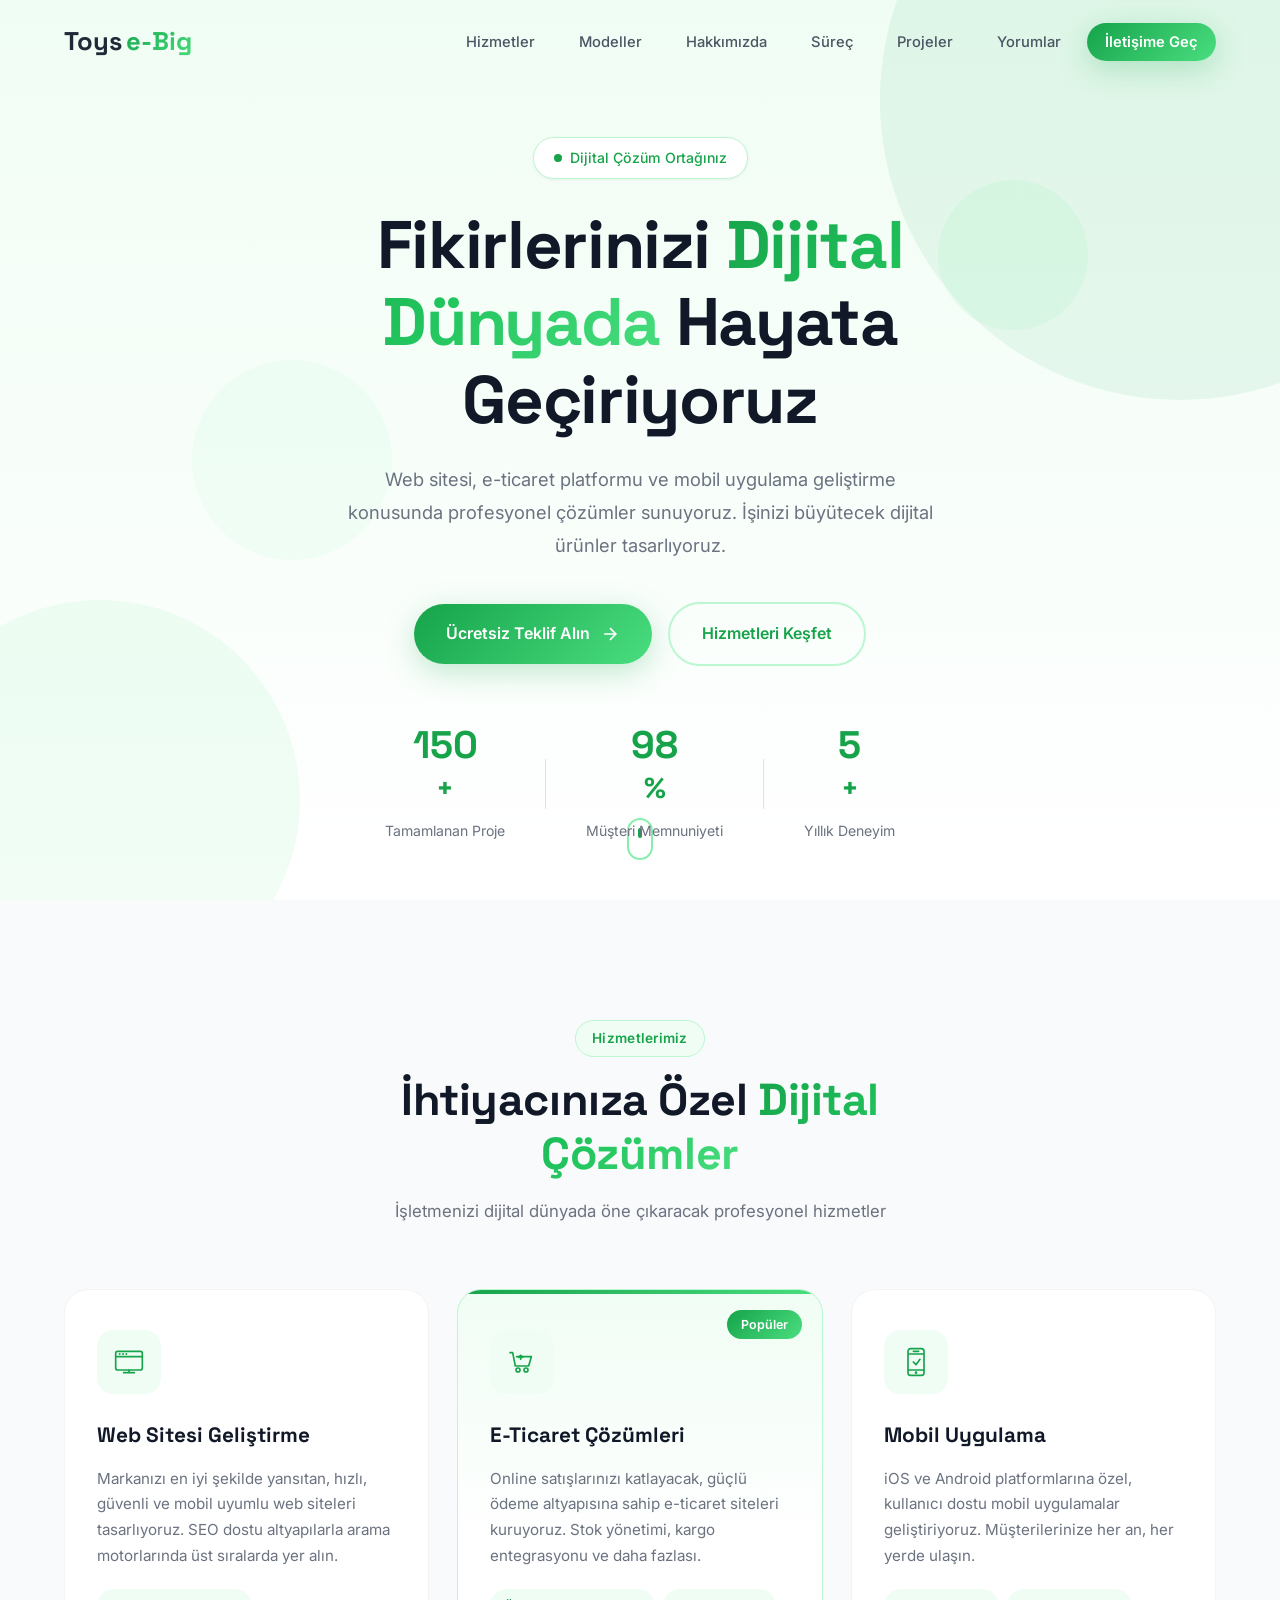
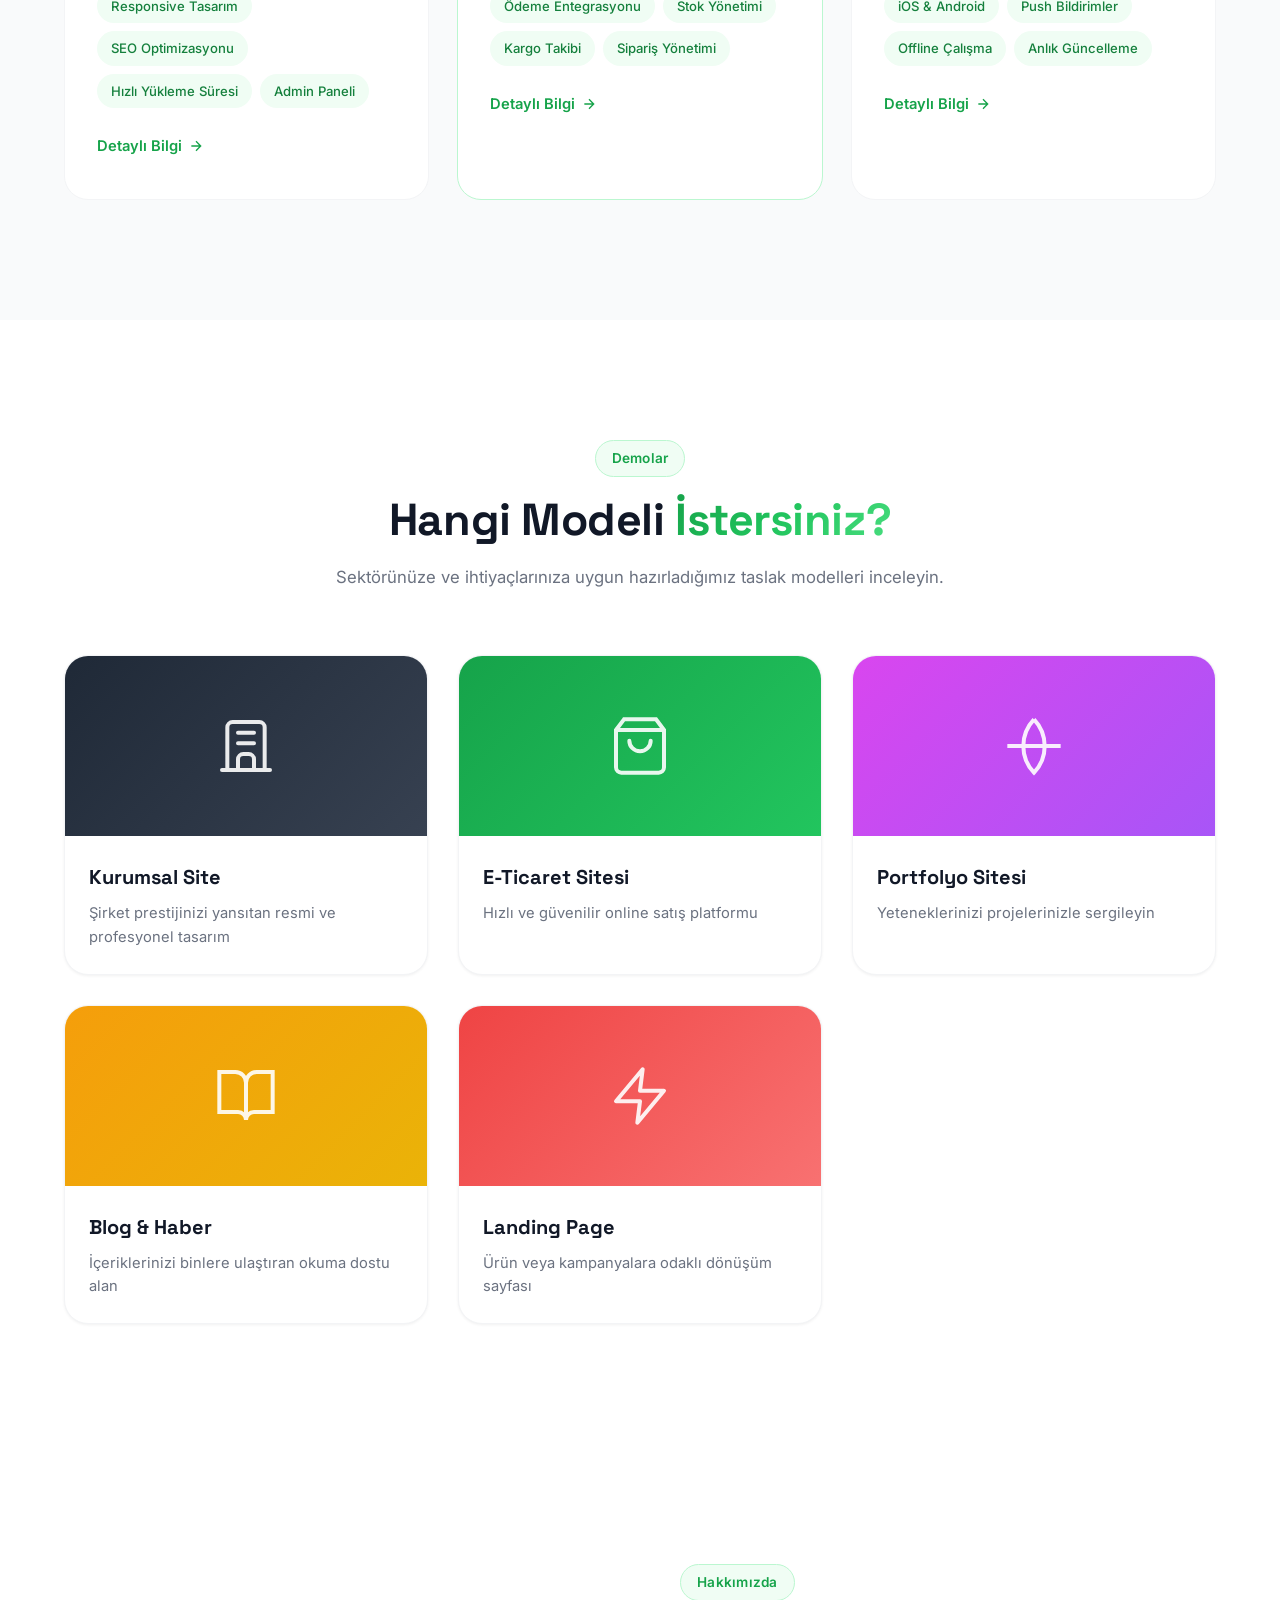
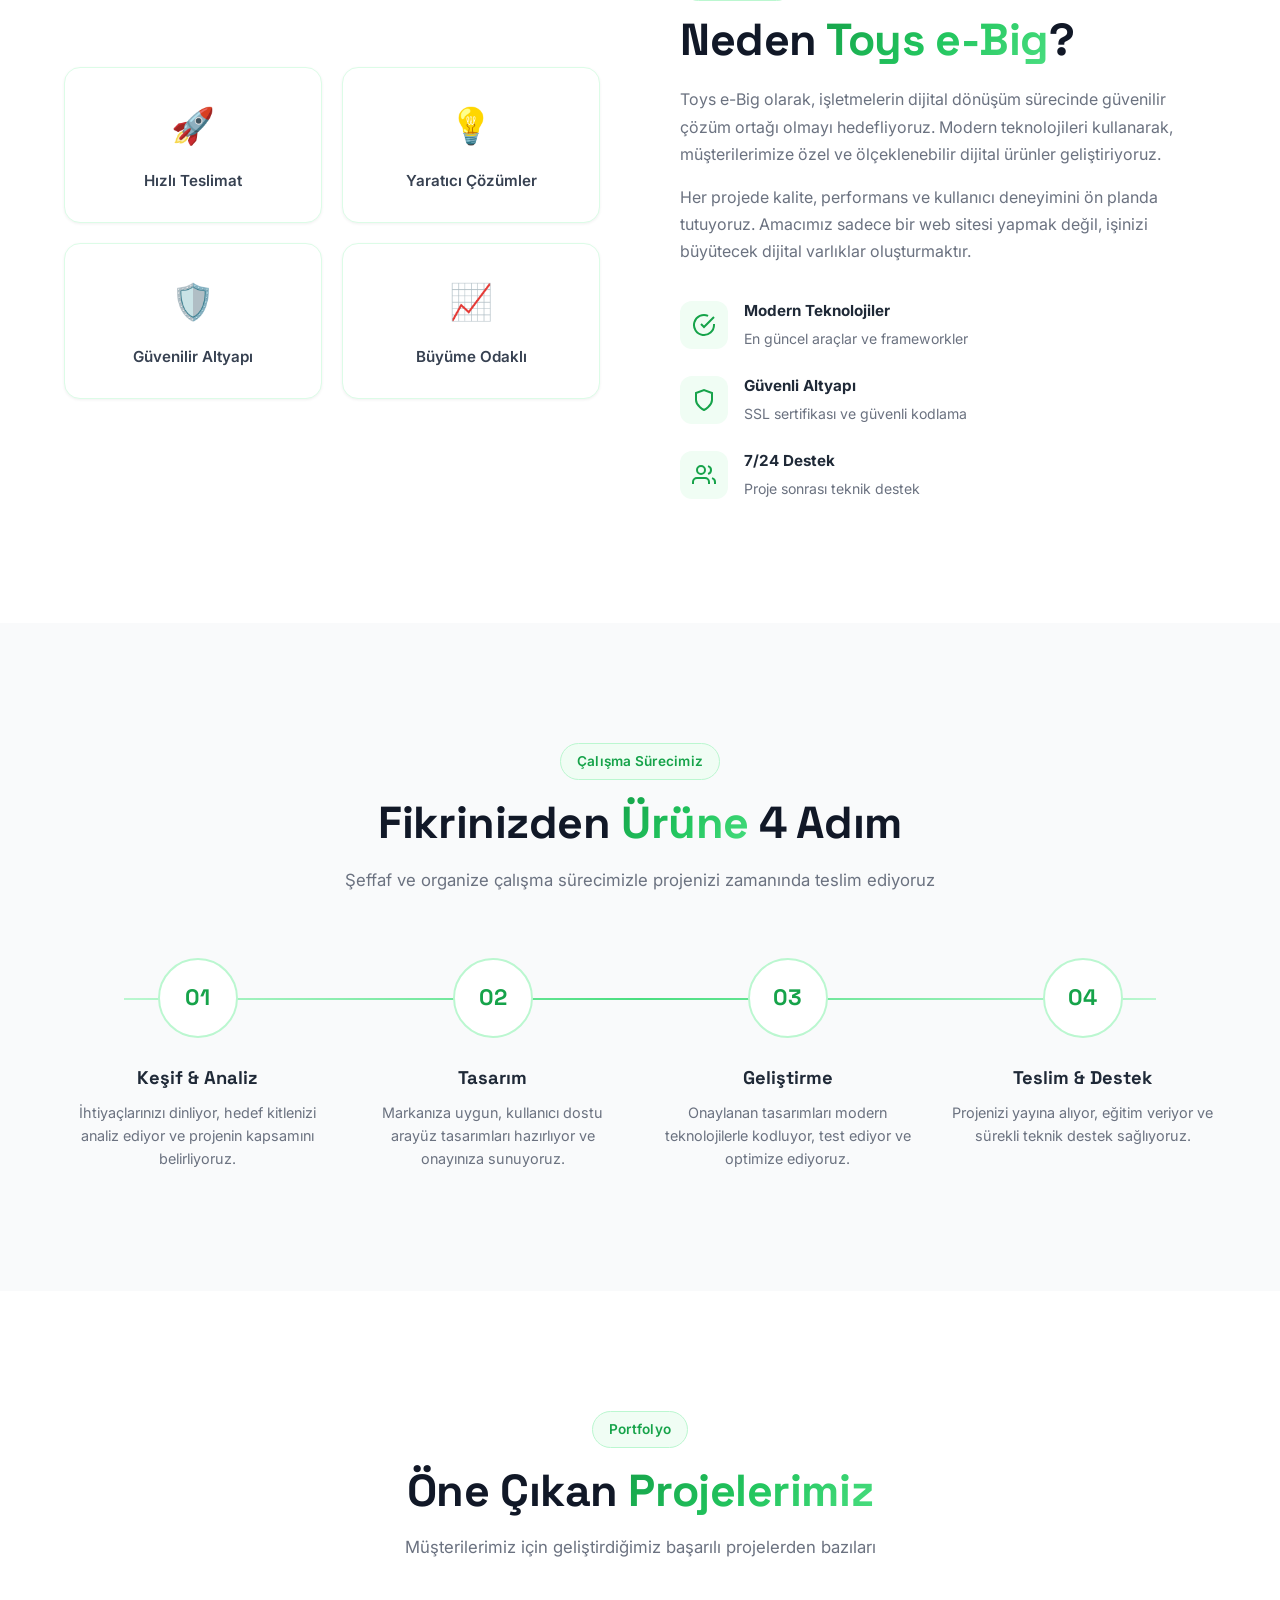
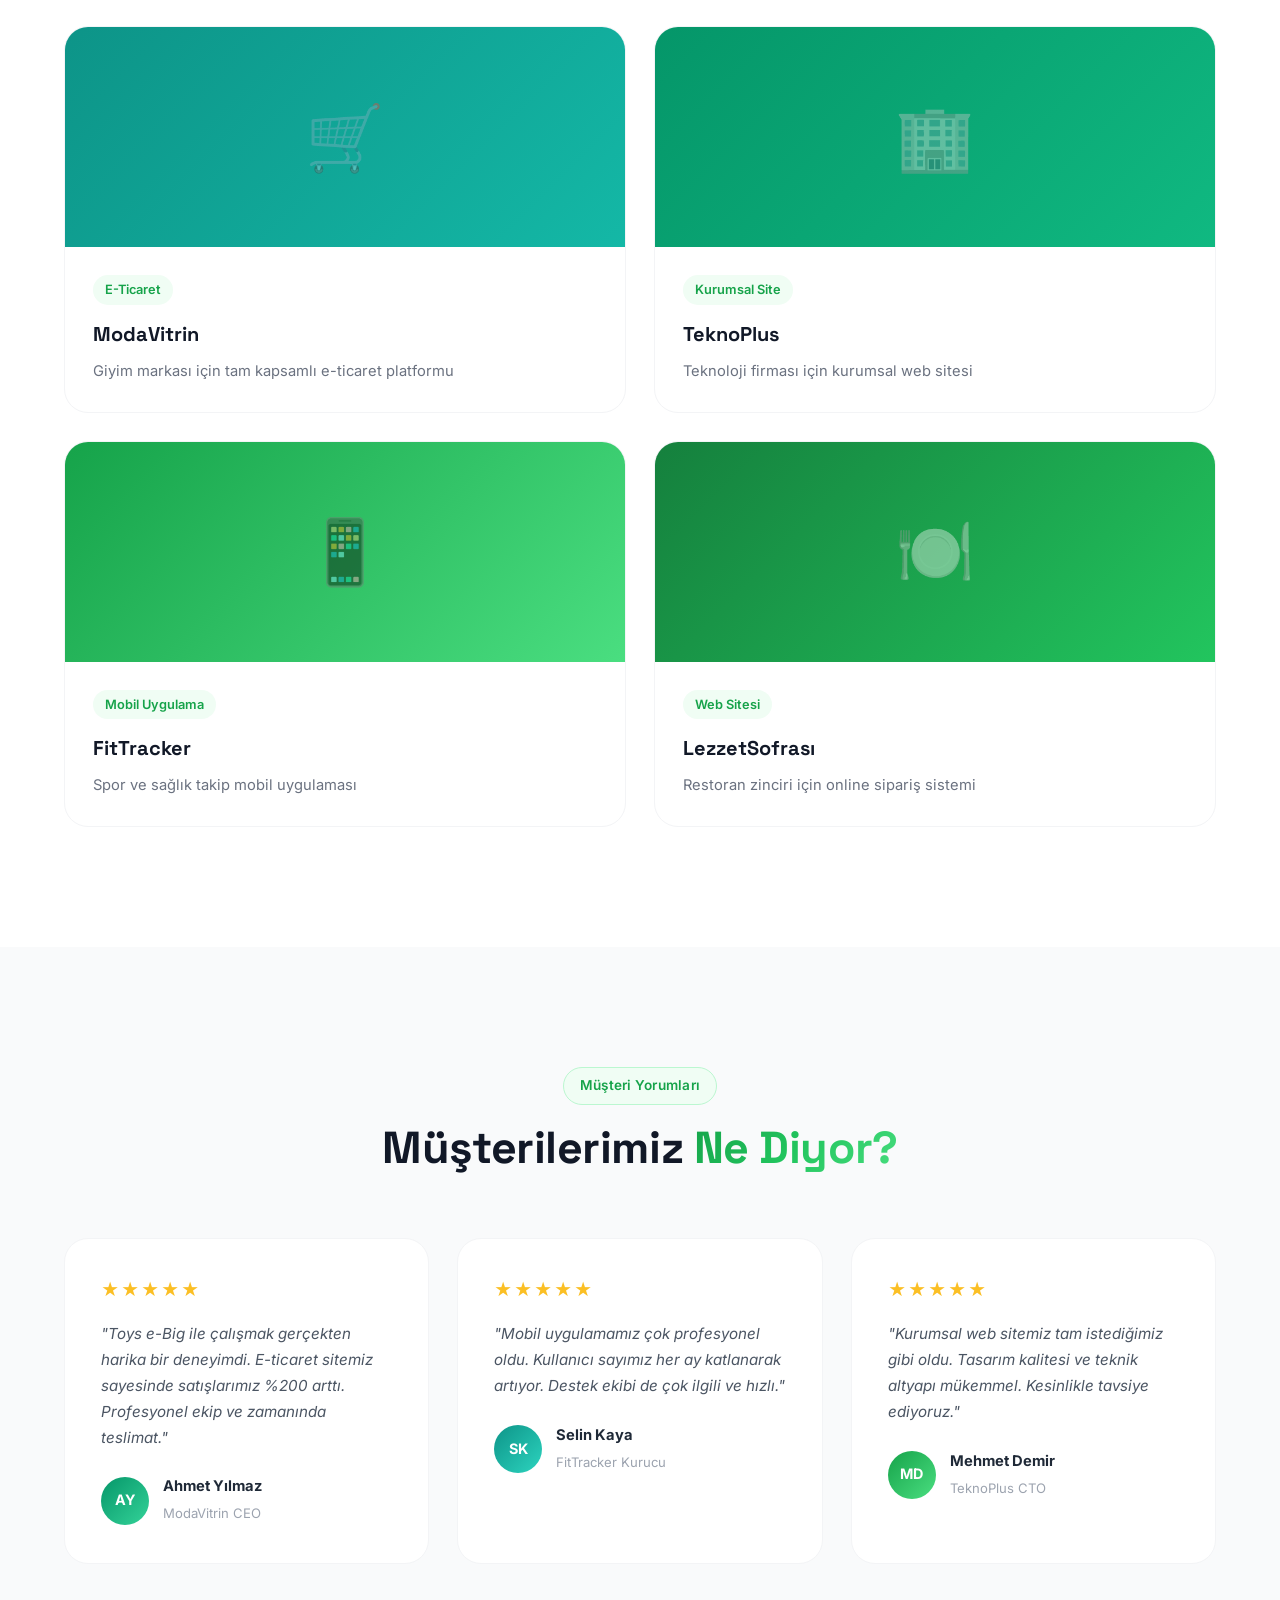
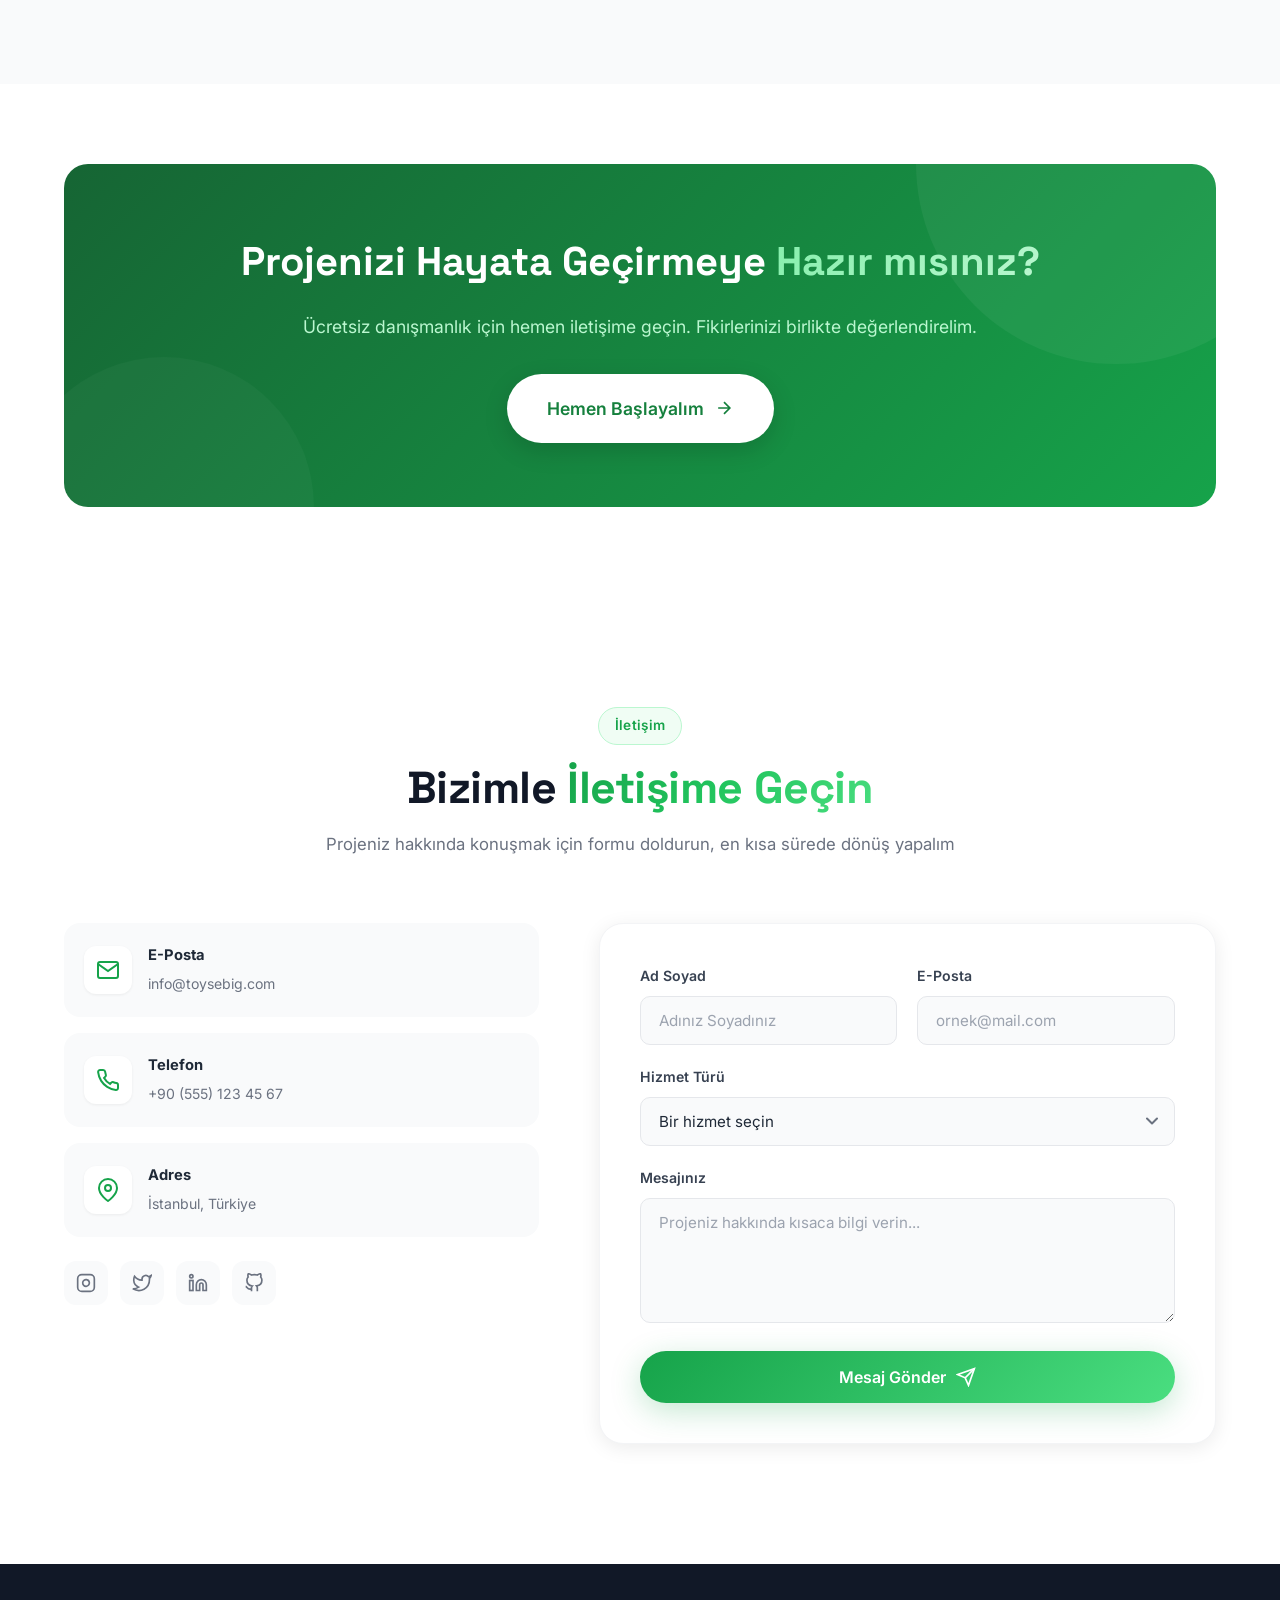
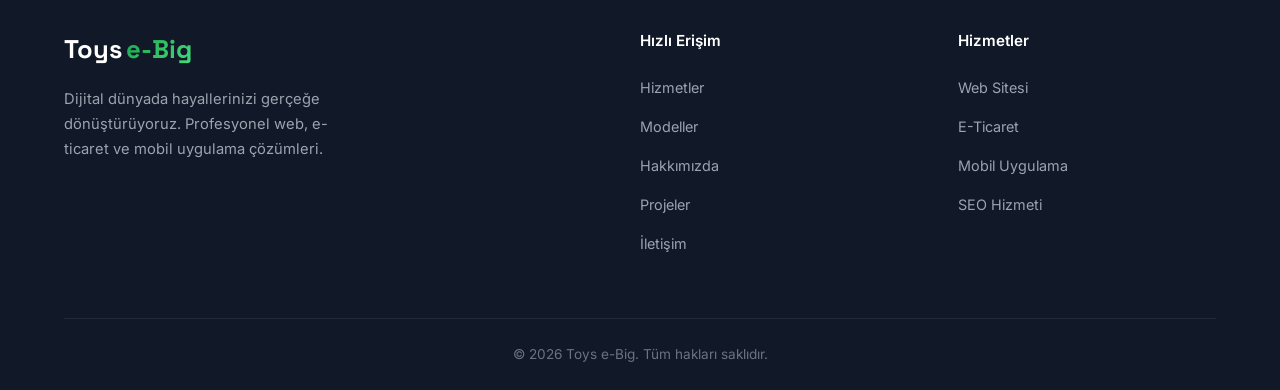
==== index.html @ 72b0046c "İlk yükleme: Toys e-Big web sitesi" ====
<!DOCTYPE html>
<html lang="tr">
<head>
    <meta charset="UTF-8">
    <meta name="viewport" content="width=device-width, initial-scale=1.0">
    <meta name="description" content="Toys e-Big - Dijital dünyada hayallerinizi gerçeğe dönüştürüyoruz. Web sitesi, e-ticaret ve mobil uygulama geliştirme hizmetleri.">
    <title>Toys e-Big | Dijital Çözüm Ortağınız</title>
    <link rel="preconnect" href="https://fonts.googleapis.com">
    <link rel="preconnect" href="https://fonts.gstatic.com" crossorigin>
    <link href="https://fonts.googleapis.com/css2?family=Inter:wght@300;400;500;600;700;800;900&family=Space+Grotesk:wght@400;500;600;700&display=swap" rel="stylesheet">
    <link rel="stylesheet" href="style.css">
</head>
<body>
    <!-- ===== NAVBAR ===== -->
    <nav class="navbar" id="navbar">
        <div class="container nav-container">
            <a href="#hero" class="logo">
                <span class="logo-toys">Toys</span>
                <span class="logo-ebig">e-Big</span>
            </a>
            <ul class="nav-links" id="navLinks">
                <li><a href="#hizmetler">Hizmetler</a></li>
                <li><a href="#modeller">Modeller</a></li>
                <li><a href="#hakkimizda">Hakkımızda</a></li>
                <li><a href="#surec">Süreç</a></li>
                <li><a href="#projeler">Projeler</a></li>
                <li><a href="#yorumlar">Yorumlar</a></li>
                <li><a href="#iletisim" class="nav-cta">İletişime Geç</a></li>
            </ul>
            <button class="hamburger" id="hamburger" aria-label="Menüyü aç">
                <span></span>
                <span></span>
                <span></span>
            </button>
        </div>
    </nav>

    <!-- ===== HERO ===== -->
    <section class="hero" id="hero">
        <div class="hero-bg-shapes">
            <div class="shape shape-1"></div>
            <div class="shape shape-2"></div>
            <div class="shape shape-3"></div>
            <div class="shape shape-4"></div>
        </div>
        <div class="container hero-content">
            <div class="hero-badge animate-on-scroll">
                <span class="badge-dot"></span>
                Dijital Çözüm Ortağınız
            </div>
            <h1 class="hero-title animate-on-scroll">
                Fikirlerinizi <span class="gradient-text">Dijital Dünyada</span> Hayata Geçiriyoruz
            </h1>
            <p class="hero-subtitle animate-on-scroll">
                Web sitesi, e-ticaret platformu ve mobil uygulama geliştirme konusunda 
                profesyonel çözümler sunuyoruz. İşinizi büyütecek dijital ürünler tasarlıyoruz.
            </p>
            <div class="hero-buttons animate-on-scroll">
                <a href="#iletisim" class="btn btn-primary">
                    <span>Ücretsiz Teklif Alın</span>
                    <svg width="20" height="20" viewBox="0 0 24 24" fill="none" stroke="currentColor" stroke-width="2"><path d="M5 12h14M12 5l7 7-7 7"/></svg>
                </a>
                <a href="#hizmetler" class="btn btn-outline">
                    <span>Hizmetleri Keşfet</span>
                </a>
            </div>
            <div class="hero-stats animate-on-scroll">
                <div class="stat">
                    <span class="stat-number" data-target="150">0</span><span class="stat-plus">+</span>
                    <span class="stat-label">Tamamlanan Proje</span>
                </div>
                <div class="stat-divider"></div>
                <div class="stat">
                    <span class="stat-number" data-target="98">0</span><span class="stat-plus">%</span>
                    <span class="stat-label">Müşteri Memnuniyeti</span>
                </div>
                <div class="stat-divider"></div>
                <div class="stat">
                    <span class="stat-number" data-target="5">0</span><span class="stat-plus">+</span>
                    <span class="stat-label">Yıllık Deneyim</span>
                </div>
            </div>
        </div>
        <div class="hero-scroll-indicator">
            <div class="scroll-mouse">
                <div class="scroll-wheel"></div>
            </div>
        </div>
    </section>

    <!-- ===== HİZMETLER ===== -->
    <section class="section services" id="hizmetler">
        <div class="container">
            <div class="section-header animate-on-scroll">
                <span class="section-tag">Hizmetlerimiz</span>
                <h2 class="section-title">İhtiyacınıza Özel <span class="gradient-text">Dijital Çözümler</span></h2>
                <p class="section-subtitle">İşletmenizi dijital dünyada öne çıkaracak profesyonel hizmetler</p>
            </div>
            <div class="services-grid">
                <!-- Web Sitesi -->
                <div class="service-card animate-on-scroll" data-delay="0">
                    <div class="service-icon">
                        <svg viewBox="0 0 48 48" fill="none">
                            <rect x="4" y="8" width="40" height="28" rx="3" stroke="currentColor" stroke-width="2.5"/>
                            <path d="M4 16h40" stroke="currentColor" stroke-width="2.5"/>
                            <circle cx="10" cy="12" r="1.5" fill="currentColor"/>
                            <circle cx="15" cy="12" r="1.5" fill="currentColor"/>
                            <circle cx="20" cy="12" r="1.5" fill="currentColor"/>
                            <path d="M16 40h16M24 36v4" stroke="currentColor" stroke-width="2.5" stroke-linecap="round"/>
                        </svg>
                    </div>
                    <h3>Web Sitesi Geliştirme</h3>
                    <p>Markanızı en iyi şekilde yansıtan, hızlı, güvenli ve mobil uyumlu web siteleri tasarlıyoruz. SEO dostu altyapılarla arama motorlarında üst sıralarda yer alın.</p>
                    <ul class="service-features">
                        <li>Responsive Tasarım</li>
                        <li>SEO Optimizasyonu</li>
                        <li>Hızlı Yükleme Süresi</li>
                        <li>Admin Paneli</li>
                    </ul>
                    <a href="#iletisim" class="service-link">
                        Detaylı Bilgi
                        <svg width="16" height="16" viewBox="0 0 24 24" fill="none" stroke="currentColor" stroke-width="2"><path d="M5 12h14M12 5l7 7-7 7"/></svg>
                    </a>
                </div>
                <!-- E-Ticaret -->
                <div class="service-card featured animate-on-scroll" data-delay="150">
                    <div class="card-badge">Popüler</div>
                    <div class="service-icon">
                        <svg viewBox="0 0 48 48" fill="none">
                            <path d="M6 10h4l4 20h20l4-14H16" stroke="currentColor" stroke-width="2.5" stroke-linecap="round" stroke-linejoin="round"/>
                            <circle cx="18" cy="36" r="3" stroke="currentColor" stroke-width="2.5"/>
                            <circle cx="30" cy="36" r="3" stroke="currentColor" stroke-width="2.5"/>
                            <path d="M22 20v-6m0 0l-3 3m3-3l3 3" stroke="currentColor" stroke-width="2.5" stroke-linecap="round" stroke-linejoin="round"/>
                        </svg>
                    </div>
                    <h3>E-Ticaret Çözümleri</h3>
                    <p>Online satışlarınızı katlayacak, güçlü ödeme altyapısına sahip e-ticaret siteleri kuruyoruz. Stok yönetimi, kargo entegrasyonu ve daha fazlası.</p>
                    <ul class="service-features">
                        <li>Ödeme Entegrasyonu</li>
                        <li>Stok Yönetimi</li>
                        <li>Kargo Takibi</li>
                        <li>Sipariş Yönetimi</li>
                    </ul>
                    <a href="#iletisim" class="service-link">
                        Detaylı Bilgi
                        <svg width="16" height="16" viewBox="0 0 24 24" fill="none" stroke="currentColor" stroke-width="2"><path d="M5 12h14M12 5l7 7-7 7"/></svg>
                    </a>
                </div>
                <!-- Mobil Uygulama -->
                <div class="service-card animate-on-scroll" data-delay="300">
                    <div class="service-icon">
                        <svg viewBox="0 0 48 48" fill="none">
                            <rect x="12" y="4" width="24" height="40" rx="4" stroke="currentColor" stroke-width="2.5"/>
                            <path d="M12 12h24M12 36h24" stroke="currentColor" stroke-width="2.5"/>
                            <circle cx="24" cy="40" r="2" fill="currentColor"/>
                            <path d="M20 8h8" stroke="currentColor" stroke-width="2.5" stroke-linecap="round"/>
                            <path d="M20 24l4 4 6-8" stroke="currentColor" stroke-width="2.5" stroke-linecap="round" stroke-linejoin="round"/>
                        </svg>
                    </div>
                    <h3>Mobil Uygulama</h3>
                    <p>iOS ve Android platformlarına özel, kullanıcı dostu mobil uygulamalar geliştiriyoruz. Müşterilerinize her an, her yerde ulaşın.</p>
                    <ul class="service-features">
                        <li>iOS & Android</li>
                        <li>Push Bildirimler</li>
                        <li>Offline Çalışma</li>
                        <li>Anlık Güncelleme</li>
                    </ul>
                    <a href="#iletisim" class="service-link">
                        Detaylı Bilgi
                        <svg width="16" height="16" viewBox="0 0 24 24" fill="none" stroke="currentColor" stroke-width="2"><path d="M5 12h14M12 5l7 7-7 7"/></svg>
                    </a>
                </div>
            </div>
        </div>
    </section>

    <!-- ===== WEB SİTESİ MODELLERİ ===== -->
    <section class="section models-showcase" id="modeller">
        <div class="container">
            <div class="section-header animate-on-scroll">
                <span class="section-tag">Demolar</span>
                <h2 class="section-title">Hangi Modeli <span class="gradient-text">İstersiniz?</span></h2>
                <p class="section-subtitle">Sektörünüze ve ihtiyaçlarınıza uygun hazırladığımız taslak modelleri inceleyin.</p>
            </div>
            
            <div class="models-grid">
                <!-- Kurumsal -->
                <a href="models/kurumsal.html" class="model-card animate-on-scroll" data-delay="0">
                    <div class="model-image" style="background: linear-gradient(135deg, #1f2937, #374151);">
                        <svg viewBox="0 0 24 24" fill="none" class="model-icon"><path d="M3 21h18M5 21V5a2 2 0 0 1 2-2h10a2 2 0 0 1 2 2v16M9 21v-4a2 2 0 0 1 2-2h2a2 2 0 0 1 2 2v4M9 7h6M9 11h6" stroke="currentColor" stroke-width="1.5" stroke-linecap="round"/></svg>
                        <div class="model-hover-text">Demoyu İncele</div>
                    </div>
                    <div class="model-info">
                        <h3>Kurumsal Site</h3>
                        <p>Şirket prestijinizi yansıtan resmi ve profesyonel tasarım</p>
                    </div>
                </a>

                <!-- E-Ticaret -->
                <a href="models/eticaret.html" class="model-card animate-on-scroll" data-delay="100">
                    <div class="model-image" style="background: linear-gradient(135deg, #16a34a, #22c55e);">
                        <svg viewBox="0 0 24 24" fill="none" class="model-icon"><path d="M6 2L3 6v14a2 2 0 0 0 2 2h14a2 2 0 0 0 2-2V6l-3-4zM3 6h18M16 10a4 4 0 0 1-8 0" stroke="currentColor" stroke-width="1.5" stroke-linecap="round"/></svg>
                        <div class="model-hover-text">Demoyu İncele</div>
                    </div>
                    <div class="model-info">
                        <h3>E-Ticaret Sitesi</h3>
                        <p>Hızlı ve güvenilir online satış platformu</p>
                    </div>
                </a>

                <!-- Portfolyo -->
                <a href="models/portfolyo.html" class="model-card animate-on-scroll" data-delay="200">
                    <div class="model-image" style="background: linear-gradient(135deg, #d946ef, #a855f7);">
                        <svg viewBox="0 0 24 24" fill="none" class="model-icon"><circle cx="12" cy="12" r="10"/><path d="M12 2a14.5 14.5 0 0 0 0 20 14.5 14.5 0 0 0 0-20M2 12h20" stroke="currentColor" stroke-width="1.5"/></svg>
                        <div class="model-hover-text">Demoyu İncele</div>
                    </div>
                    <div class="model-info">
                        <h3>Portfolyo Sitesi</h3>
                        <p>Yeteneklerinizi projelerinizle sergileyin</p>
                    </div>
                </a>

                <!-- Blog -->
                <a href="models/blog.html" class="model-card animate-on-scroll" data-delay="300">
                    <div class="model-image" style="background: linear-gradient(135deg, #f59e0b, #eab308);">
                        <svg viewBox="0 0 24 24" fill="none" class="model-icon"><path d="M2 3h6a4 4 0 0 1 4 4v14a3 3 0 0 0-3-3H2zM22 3h-6a4 4 0 0 0-4 4v14a3 3 0 0 1 3-3h7z" stroke="currentColor" stroke-width="1.5"/></svg>
                        <div class="model-hover-text">Demoyu İncele</div>
                    </div>
                    <div class="model-info">
                        <h3>Blog & Haber</h3>
                        <p>İçeriklerinizi binlere ulaştıran okuma dostu alan</p>
                    </div>
                </a>

                <!-- Landing Page -->
                <a href="models/landing.html" class="model-card animate-on-scroll" data-delay="400">
                    <div class="model-image" style="background: linear-gradient(135deg, #ef4444, #f87171);">
                        <svg viewBox="0 0 24 24" fill="none" class="model-icon"><polygon points="13 2 3 14 12 14 11 22 21 10 12 10 13 2" stroke="currentColor" stroke-width="1.5" stroke-linejoin="round"/></svg>
                        <div class="model-hover-text">Demoyu İncele</div>
                    </div>
                    <div class="model-info">
                        <h3>Landing Page</h3>
                        <p>Ürün veya kampanyalara odaklı dönüşüm sayfası</p>
                    </div>
                </a>
            </div>
        </div>
    </section>

    <!-- ===== HAKKIMIZDA ===== -->
    <section class="section about" id="hakkimizda">
        <div class="container about-grid">
            <div class="about-visual animate-on-scroll">
                <div class="about-card-stack">
                    <div class="about-card ac-1">
                        <div class="ac-icon">🚀</div>
                        <div class="ac-text">Hızlı Teslimat</div>
                    </div>
                    <div class="about-card ac-2">
                        <div class="ac-icon">💡</div>
                        <div class="ac-text">Yaratıcı Çözümler</div>
                    </div>
                    <div class="about-card ac-3">
                        <div class="ac-icon">🛡️</div>
                        <div class="ac-text">Güvenilir Altyapı</div>
                    </div>
                    <div class="about-card ac-4">
                        <div class="ac-icon">📈</div>
                        <div class="ac-text">Büyüme Odaklı</div>
                    </div>
                </div>
            </div>
            <div class="about-content animate-on-scroll">
                <span class="section-tag">Hakkımızda</span>
                <h2 class="section-title">Neden <span class="gradient-text">Toys e-Big</span>?</h2>
                <p>Toys e-Big olarak, işletmelerin dijital dönüşüm sürecinde güvenilir çözüm ortağı olmayı hedefliyoruz. Modern teknolojileri kullanarak, müşterilerimize özel ve ölçeklenebilir dijital ürünler geliştiriyoruz.</p>
                <p>Her projede kalite, performans ve kullanıcı deneyimini ön planda tutuyoruz. Amacımız sadece bir web sitesi yapmak değil, işinizi büyütecek dijital varlıklar oluşturmaktır.</p>
                <div class="about-highlights">
                    <div class="highlight">
                        <div class="highlight-icon">
                            <svg width="24" height="24" viewBox="0 0 24 24" fill="none" stroke="currentColor" stroke-width="2"><path d="M22 11.08V12a10 10 0 1 1-5.93-9.14"/><polyline points="22 4 12 14.01 9 11.01"/></svg>
                        </div>
                        <div>
                            <strong>Modern Teknolojiler</strong>
                            <span>En güncel araçlar ve frameworkler</span>
                        </div>
                    </div>
                    <div class="highlight">
                        <div class="highlight-icon">
                            <svg width="24" height="24" viewBox="0 0 24 24" fill="none" stroke="currentColor" stroke-width="2"><path d="M12 22s8-4 8-10V5l-8-3-8 3v7c0 6 8 10 8 10z"/></svg>
                        </div>
                        <div>
                            <strong>Güvenli Altyapı</strong>
                            <span>SSL sertifikası ve güvenli kodlama</span>
                        </div>
                    </div>
                    <div class="highlight">
                        <div class="highlight-icon">
                            <svg width="24" height="24" viewBox="0 0 24 24" fill="none" stroke="currentColor" stroke-width="2"><path d="M17 21v-2a4 4 0 0 0-4-4H5a4 4 0 0 0-4 4v2"/><circle cx="9" cy="7" r="4"/><path d="M23 21v-2a4 4 0 0 0-3-3.87"/><path d="M16 3.13a4 4 0 0 1 0 7.75"/></svg>
                        </div>
                        <div>
                            <strong>7/24 Destek</strong>
                            <span>Proje sonrası teknik destek</span>
                        </div>
                    </div>
                </div>
            </div>
        </div>
    </section>

    <!-- ===== SÜREÇ ===== -->
    <section class="section process" id="surec">
        <div class="container">
            <div class="section-header animate-on-scroll">
                <span class="section-tag">Çalışma Sürecimiz</span>
                <h2 class="section-title">Fikrinizden <span class="gradient-text">Ürüne</span> 4 Adım</h2>
                <p class="section-subtitle">Şeffaf ve organize çalışma sürecimizle projenizi zamanında teslim ediyoruz</p>
            </div>
            <div class="process-timeline">
                <div class="process-step animate-on-scroll" data-delay="0">
                    <div class="step-number">01</div>
                    <div class="step-content">
                        <h3>Keşif & Analiz</h3>
                        <p>İhtiyaçlarınızı dinliyor, hedef kitlenizi analiz ediyor ve projenin kapsamını belirliyoruz.</p>
                    </div>
                </div>
                <div class="process-step animate-on-scroll" data-delay="150">
                    <div class="step-number">02</div>
                    <div class="step-content">
                        <h3>Tasarım</h3>
                        <p>Markanıza uygun, kullanıcı dostu arayüz tasarımları hazırlıyor ve onayınıza sunuyoruz.</p>
                    </div>
                </div>
                <div class="process-step animate-on-scroll" data-delay="300">
                    <div class="step-number">03</div>
                    <div class="step-content">
                        <h3>Geliştirme</h3>
                        <p>Onaylanan tasarımları modern teknolojilerle kodluyor, test ediyor ve optimize ediyoruz.</p>
                    </div>
                </div>
                <div class="process-step animate-on-scroll" data-delay="450">
                    <div class="step-number">04</div>
                    <div class="step-content">
                        <h3>Teslim & Destek</h3>
                        <p>Projenizi yayına alıyor, eğitim veriyor ve sürekli teknik destek sağlıyoruz.</p>
                    </div>
                </div>
            </div>
        </div>
    </section>

    <!-- ===== PROJELER ===== -->
    <section class="section projects" id="projeler">
        <div class="container">
            <div class="section-header animate-on-scroll">
                <span class="section-tag">Portfolyo</span>
                <h2 class="section-title">Öne Çıkan <span class="gradient-text">Projelerimiz</span></h2>
                <p class="section-subtitle">Müşterilerimiz için geliştirdiğimiz başarılı projelerden bazıları</p>
            </div>
            <div class="projects-grid">
                <div class="project-card animate-on-scroll" data-delay="0">
                    <div class="project-image" style="background: linear-gradient(135deg, #0d9488, #14b8a6);">
                        <div class="project-overlay">
                            <div class="project-icon">🛒</div>
                        </div>
                    </div>
                    <div class="project-info">
                        <span class="project-tag">E-Ticaret</span>
                        <h3>ModaVitrin</h3>
                        <p>Giyim markası için tam kapsamlı e-ticaret platformu</p>
                    </div>
                </div>
                <div class="project-card animate-on-scroll" data-delay="150">
                    <div class="project-image" style="background: linear-gradient(135deg, #059669, #10b981);">
                        <div class="project-overlay">
                            <div class="project-icon">🏢</div>
                        </div>
                    </div>
                    <div class="project-info">
                        <span class="project-tag">Kurumsal Site</span>
                        <h3>TeknoPlus</h3>
                        <p>Teknoloji firması için kurumsal web sitesi</p>
                    </div>
                </div>
                <div class="project-card animate-on-scroll" data-delay="300">
                    <div class="project-image" style="background: linear-gradient(135deg, #16a34a, #4ade80);">
                        <div class="project-overlay">
                            <div class="project-icon">📱</div>
                        </div>
                    </div>
                    <div class="project-info">
                        <span class="project-tag">Mobil Uygulama</span>
                        <h3>FitTracker</h3>
                        <p>Spor ve sağlık takip mobil uygulaması</p>
                    </div>
                </div>
                <div class="project-card animate-on-scroll" data-delay="450">
                    <div class="project-image" style="background: linear-gradient(135deg, #15803d, #22c55e);">
                        <div class="project-overlay">
                            <div class="project-icon">🍽️</div>
                        </div>
                    </div>
                    <div class="project-info">
                        <span class="project-tag">Web Sitesi</span>
                        <h3>LezzetSofrası</h3>
                        <p>Restoran zinciri için online sipariş sistemi</p>
                    </div>
                </div>
            </div>
        </div>
    </section>

    <!-- ===== MÜŞTERİ YORUMLARI ===== -->
    <section class="section testimonials" id="yorumlar">
        <div class="container">
            <div class="section-header animate-on-scroll">
                <span class="section-tag">Müşteri Yorumları</span>
                <h2 class="section-title">Müşterilerimiz <span class="gradient-text">Ne Diyor?</span></h2>
            </div>
            <div class="testimonials-grid">
                <div class="testimonial-card animate-on-scroll" data-delay="0">
                    <div class="testimonial-stars">★★★★★</div>
                    <p>"Toys e-Big ile çalışmak gerçekten harika bir deneyimdi. E-ticaret sitemiz sayesinde satışlarımız %200 arttı. Profesyonel ekip ve zamanında teslimat."</p>
                    <div class="testimonial-author">
                        <div class="author-avatar" style="background: linear-gradient(135deg, #059669, #34d399);">AY</div>
                        <div>
                            <strong>Ahmet Yılmaz</strong>
                            <span>ModaVitrin CEO</span>
                        </div>
                    </div>
                </div>
                <div class="testimonial-card animate-on-scroll" data-delay="150">
                    <div class="testimonial-stars">★★★★★</div>
                    <p>"Mobil uygulamamız çok profesyonel oldu. Kullanıcı sayımız her ay katlanarak artıyor. Destek ekibi de çok ilgili ve hızlı."</p>
                    <div class="testimonial-author">
                        <div class="author-avatar" style="background: linear-gradient(135deg, #0d9488, #2dd4bf);">SK</div>
                        <div>
                            <strong>Selin Kaya</strong>
                            <span>FitTracker Kurucu</span>
                        </div>
                    </div>
                </div>
                <div class="testimonial-card animate-on-scroll" data-delay="300">
                    <div class="testimonial-stars">★★★★★</div>
                    <p>"Kurumsal web sitemiz tam istediğimiz gibi oldu. Tasarım kalitesi ve teknik altyapı mükemmel. Kesinlikle tavsiye ediyoruz."</p>
                    <div class="testimonial-author">
                        <div class="author-avatar" style="background: linear-gradient(135deg, #16a34a, #4ade80);">MD</div>
                        <div>
                            <strong>Mehmet Demir</strong>
                            <span>TeknoPlus CTO</span>
                        </div>
                    </div>
                </div>
            </div>
        </div>
    </section>

    <!-- ===== CTA ===== -->
    <section class="section cta-section">
        <div class="container">
            <div class="cta-box animate-on-scroll">
                <h2>Projenizi Hayata Geçirmeye <span class="gradient-text">Hazır mısınız?</span></h2>
                <p>Ücretsiz danışmanlık için hemen iletişime geçin. Fikirlerinizi birlikte değerlendirelim.</p>
                <a href="#iletisim" class="btn btn-primary btn-lg">
                    <span>Hemen Başlayalım</span>
                    <svg width="20" height="20" viewBox="0 0 24 24" fill="none" stroke="currentColor" stroke-width="2"><path d="M5 12h14M12 5l7 7-7 7"/></svg>
                </a>
            </div>
        </div>
    </section>

    <!-- ===== İLETİŞİM ===== -->
    <section class="section contact" id="iletisim">
        <div class="container">
            <div class="section-header animate-on-scroll">
                <span class="section-tag">İletişim</span>
                <h2 class="section-title">Bizimle <span class="gradient-text">İletişime Geçin</span></h2>
                <p class="section-subtitle">Projeniz hakkında konuşmak için formu doldurun, en kısa sürede dönüş yapalım</p>
            </div>
            <div class="contact-grid">
                <div class="contact-info animate-on-scroll">
                    <div class="contact-card">
                        <div class="contact-icon">
                            <svg width="24" height="24" viewBox="0 0 24 24" fill="none" stroke="currentColor" stroke-width="2"><path d="M4 4h16c1.1 0 2 .9 2 2v12c0 1.1-.9 2-2 2H4c-1.1 0-2-.9-2-2V6c0-1.1.9-2 2-2z"/><polyline points="22,6 12,13 2,6"/></svg>
                        </div>
                        <div>
                            <strong>E-Posta</strong>
                            <span>info@toysebig.com</span>
                        </div>
                    </div>
                    <div class="contact-card">
                        <div class="contact-icon">
                            <svg width="24" height="24" viewBox="0 0 24 24" fill="none" stroke="currentColor" stroke-width="2"><path d="M22 16.92v3a2 2 0 0 1-2.18 2 19.79 19.79 0 0 1-8.63-3.07 19.5 19.5 0 0 1-6-6 19.79 19.79 0 0 1-3.07-8.67A2 2 0 0 1 4.11 2h3a2 2 0 0 1 2 1.72 12.84 12.84 0 0 0 .7 2.81 2 2 0 0 1-.45 2.11L8.09 9.91a16 16 0 0 0 6 6l1.27-1.27a2 2 0 0 1 2.11-.45 12.84 12.84 0 0 0 2.81.7A2 2 0 0 1 22 16.92z"/></svg>
                        </div>
                        <div>
                            <strong>Telefon</strong>
                            <span>+90 (555) 123 45 67</span>
                        </div>
                    </div>
                    <div class="contact-card">
                        <div class="contact-icon">
                            <svg width="24" height="24" viewBox="0 0 24 24" fill="none" stroke="currentColor" stroke-width="2"><path d="M21 10c0 7-9 13-9 13s-9-6-9-13a9 9 0 0 1 18 0z"/><circle cx="12" cy="10" r="3"/></svg>
                        </div>
                        <div>
                            <strong>Adres</strong>
                            <span>İstanbul, Türkiye</span>
                        </div>
                    </div>
                    <div class="social-links">
                        <a href="#" class="social-link" aria-label="Instagram">
                            <svg width="20" height="20" viewBox="0 0 24 24" fill="none" stroke="currentColor" stroke-width="2"><rect x="2" y="2" width="20" height="20" rx="5"/><path d="M16 11.37A4 4 0 1 1 12.63 8 4 4 0 0 1 16 11.37z"/><line x1="17.5" y1="6.5" x2="17.51" y2="6.5"/></svg>
                        </a>
                        <a href="#" class="social-link" aria-label="Twitter">
                            <svg width="20" height="20" viewBox="0 0 24 24" fill="none" stroke="currentColor" stroke-width="2"><path d="M23 3a10.9 10.9 0 0 1-3.14 1.53 4.48 4.48 0 0 0-7.86 3v1A10.66 10.66 0 0 1 3 4s-4 9 5 13a11.64 11.64 0 0 1-7 2c9 5 20 0 20-11.5a4.5 4.5 0 0 0-.08-.83A7.72 7.72 0 0 0 23 3z"/></svg>
                        </a>
                        <a href="#" class="social-link" aria-label="LinkedIn">
                            <svg width="20" height="20" viewBox="0 0 24 24" fill="none" stroke="currentColor" stroke-width="2"><path d="M16 8a6 6 0 0 1 6 6v7h-4v-7a2 2 0 0 0-2-2 2 2 0 0 0-2 2v7h-4v-7a6 6 0 0 1 6-6z"/><rect x="2" y="9" width="4" height="12"/><circle cx="4" cy="4" r="2"/></svg>
                        </a>
                        <a href="#" class="social-link" aria-label="GitHub">
                            <svg width="20" height="20" viewBox="0 0 24 24" fill="none" stroke="currentColor" stroke-width="2"><path d="M9 19c-5 1.5-5-2.5-7-3m14 6v-3.87a3.37 3.37 0 0 0-.94-2.61c3.14-.35 6.44-1.54 6.44-7A5.44 5.44 0 0 0 20 4.77 5.07 5.07 0 0 0 19.91 1S18.73.65 16 2.48a13.38 13.38 0 0 0-7 0C6.27.65 5.09 1 5.09 1A5.07 5.07 0 0 0 5 4.77a5.44 5.44 0 0 0-1.5 3.78c0 5.42 3.3 6.61 6.44 7A3.37 3.37 0 0 0 9 18.13V22"/></svg>
                        </a>
                    </div>
                </div>
                <form class="contact-form animate-on-scroll" id="contactForm">
                    <div class="form-row">
                        <div class="form-group">
                            <label for="name">Ad Soyad</label>
                            <input type="text" id="name" name="name" placeholder="Adınız Soyadınız" required>
                        </div>
                        <div class="form-group">
                            <label for="email">E-Posta</label>
                            <input type="email" id="email" name="email" placeholder="ornek@mail.com" required>
                        </div>
                    </div>
                    <div class="form-group">
                        <label for="service">Hizmet Türü</label>
                        <select id="service" name="service" required>
                            <option value="" disabled selected>Bir hizmet seçin</option>
                            <option value="website">Web Sitesi</option>
                            <option value="ecommerce">E-Ticaret Sitesi</option>
                            <option value="mobile">Mobil Uygulama</option>
                            <option value="other">Diğer</option>
                        </select>
                    </div>
                    <div class="form-group">
                        <label for="message">Mesajınız</label>
                        <textarea id="message" name="message" rows="5" placeholder="Projeniz hakkında kısaca bilgi verin..." required></textarea>
                    </div>
                    <button type="submit" class="btn btn-primary btn-full" id="submitBtn">
                        <span>Mesaj Gönder</span>
                        <svg width="20" height="20" viewBox="0 0 24 24" fill="none" stroke="currentColor" stroke-width="2"><line x1="22" y1="2" x2="11" y2="13"/><polygon points="22 2 15 22 11 13 2 9 22 2"/></svg>
                    </button>
                </form>
            </div>
        </div>
    </section>

    <!-- ===== FOOTER ===== -->
    <footer class="footer">
        <div class="container">
            <div class="footer-grid">
                <div class="footer-brand">
                    <a href="#hero" class="logo">
                        <span class="logo-toys">Toys</span>
                        <span class="logo-ebig">e-Big</span>
                    </a>
                    <p>Dijital dünyada hayallerinizi gerçeğe dönüştürüyoruz. Profesyonel web, e-ticaret ve mobil uygulama çözümleri.</p>
                </div>
                <div class="footer-links">
                    <h4>Hızlı Erişim</h4>
                    <ul>
                        <li><a href="#hizmetler">Hizmetler</a></li>
                        <li><a href="#modeller">Modeller</a></li>
                        <li><a href="#hakkimizda">Hakkımızda</a></li>
                        <li><a href="#projeler">Projeler</a></li>
                        <li><a href="#iletisim">İletişim</a></li>
                    </ul>
                </div>
                <div class="footer-links">
                    <h4>Hizmetler</h4>
                    <ul>
                        <li><a href="#hizmetler">Web Sitesi</a></li>
                        <li><a href="#hizmetler">E-Ticaret</a></li>
                        <li><a href="#hizmetler">Mobil Uygulama</a></li>
                        <li><a href="#hizmetler">SEO Hizmeti</a></li>
                    </ul>
                </div>
            </div>
            <div class="footer-bottom">
                <p>&copy; 2026 Toys e-Big. Tüm hakları saklıdır.</p>
            </div>
        </div>
    </footer>

    <script src="script.js"></script>
</body>
</html>
---- style.css ----
/* ===== RESET & BASE ===== */
*, *::before, *::after {
    margin: 0;
    padding: 0;
    box-sizing: border-box;
}

:root {
    /* Green Palette */
    --green-50: #f0fdf4;
    --green-100: #dcfce7;
    --green-200: #bbf7d0;
    --green-300: #86efac;
    --green-400: #4ade80;
    --green-500: #22c55e;
    --green-600: #16a34a;
    --green-700: #15803d;
    --green-800: #166534;
    --green-900: #14532d;

    /* Neutrals */
    --white: #ffffff;
    --gray-50: #f9fafb;
    --gray-100: #f3f4f6;
    --gray-200: #e5e7eb;
    --gray-300: #d1d5db;
    --gray-400: #9ca3af;
    --gray-500: #6b7280;
    --gray-600: #4b5563;
    --gray-700: #374151;
    --gray-800: #1f2937;
    --gray-900: #111827;

    /* Functional */
    --primary: #16a34a;
    --primary-light: #4ade80;
    --primary-dark: #15803d;
    --gradient: linear-gradient(135deg, #16a34a, #4ade80);
    --gradient-text: linear-gradient(135deg, #16a34a, #22c55e, #4ade80);
    --shadow-sm: 0 1px 3px rgba(0, 0, 0, 0.06);
    --shadow-md: 0 4px 20px rgba(0, 0, 0, 0.08);
    --shadow-lg: 0 10px 40px rgba(0, 0, 0, 0.1);
    --shadow-xl: 0 20px 60px rgba(0, 0, 0, 0.12);
    --shadow-green: 0 8px 30px rgba(22, 163, 74, 0.25);

    /* Typography */
    --font-primary: 'Inter', -apple-system, BlinkMacSystemFont, sans-serif;
    --font-accent: 'Space Grotesk', sans-serif;

    /* Spacing */
    --section-padding: 120px 0;
    --container-padding: 0 24px;
    --border-radius: 16px;
    --border-radius-sm: 10px;
    --border-radius-lg: 24px;
}

html {
    scroll-behavior: smooth;
    font-size: 16px;
}

body {
    font-family: var(--font-primary);
    color: var(--gray-800);
    background: var(--white);
    line-height: 1.7;
    overflow-x: hidden;
    -webkit-font-smoothing: antialiased;
    -moz-osx-font-smoothing: grayscale;
}

.container {
    max-width: 1200px;
    margin: 0 auto;
    padding: var(--container-padding);
}

a {
    text-decoration: none;
    color: inherit;
    transition: all 0.3s ease;
}

img {
    max-width: 100%;
    display: block;
}

/* ===== GRADIENT TEXT ===== */
.gradient-text {
    background: var(--gradient-text);
    -webkit-background-clip: text;
    -webkit-text-fill-color: transparent;
    background-clip: text;
}

/* ===== BUTTONS ===== */
.btn {
    display: inline-flex;
    align-items: center;
    gap: 10px;
    padding: 16px 32px;
    border-radius: 50px;
    font-family: var(--font-primary);
    font-weight: 600;
    font-size: 1rem;
    cursor: pointer;
    border: none;
    transition: all 0.4s cubic-bezier(0.4, 0, 0.2, 1);
    position: relative;
    overflow: hidden;
}

.btn-primary {
    background: var(--gradient);
    color: var(--white);
    box-shadow: var(--shadow-green);
}

.btn-primary:hover {
    transform: translateY(-3px);
    box-shadow: 0 12px 40px rgba(22, 163, 74, 0.35);
}

.btn-primary:active {
    transform: translateY(-1px);
}

.btn-outline {
    background: transparent;
    color: var(--primary);
    border: 2px solid var(--green-200);
}

.btn-outline:hover {
    background: var(--green-50);
    border-color: var(--primary);
    transform: translateY(-3px);
}

.btn-lg {
    padding: 20px 40px;
    font-size: 1.1rem;
}

.btn-full {
    width: 100%;
    justify-content: center;
}

/* ===== NAVBAR ===== */
.navbar {
    position: fixed;
    top: 0;
    left: 0;
    right: 0;
    z-index: 1000;
    padding: 20px 0;
    transition: all 0.4s ease;
}

.navbar.scrolled {
    background: rgba(255, 255, 255, 0.92);
    backdrop-filter: blur(20px);
    -webkit-backdrop-filter: blur(20px);
    padding: 12px 0;
    box-shadow: 0 1px 20px rgba(0, 0, 0, 0.06);
}

.nav-container {
    display: flex;
    align-items: center;
    justify-content: space-between;
}

.logo {
    display: flex;
    align-items: center;
    gap: 4px;
    font-family: var(--font-accent);
    font-size: 1.6rem;
    font-weight: 700;
}

.logo-toys {
    color: var(--gray-800);
}

.logo-ebig {
    background: var(--gradient);
    -webkit-background-clip: text;
    -webkit-text-fill-color: transparent;
    background-clip: text;
}

.nav-links {
    display: flex;
    align-items: center;
    gap: 8px;
    list-style: none;
}

.nav-links a {
    padding: 10px 18px;
    border-radius: 50px;
    font-size: 0.92rem;
    font-weight: 500;
    color: var(--gray-600);
    transition: all 0.3s ease;
}

.nav-links a:hover {
    color: var(--primary);
    background: var(--green-50);
}

.nav-cta {
    background: var(--gradient) !important;
    color: var(--white) !important;
    font-weight: 600 !important;
    box-shadow: var(--shadow-green);
}

.nav-cta:hover {
    transform: translateY(-2px);
    box-shadow: 0 8px 25px rgba(22, 163, 74, 0.3) !important;
    background: var(--gradient) !important;
}

.hamburger {
    display: none;
    flex-direction: column;
    gap: 6px;
    background: none;
    border: none;
    cursor: pointer;
    padding: 5px;
}

.hamburger span {
    width: 28px;
    height: 2.5px;
    background: var(--gray-700);
    border-radius: 4px;
    transition: all 0.3s ease;
}

.hamburger.active span:nth-child(1) {
    transform: rotate(45deg) translate(6px, 6px);
}

.hamburger.active span:nth-child(2) {
    opacity: 0;
}

.hamburger.active span:nth-child(3) {
    transform: rotate(-45deg) translate(6px, -6px);
}

/* ===== HERO ===== */
.hero {
    min-height: 100vh;
    display: flex;
    align-items: center;
    justify-content: center;
    position: relative;
    overflow: hidden;
    background: linear-gradient(180deg, var(--green-50) 0%, var(--white) 100%);
    padding-top: 80px;
}

.hero-bg-shapes {
    position: absolute;
    inset: 0;
    pointer-events: none;
    overflow: hidden;
}

.shape {
    position: absolute;
    border-radius: 50%;
    opacity: 0.08;
}

.shape-1 {
    width: 600px;
    height: 600px;
    background: var(--primary);
    top: -200px;
    right: -200px;
    animation: float 20s ease-in-out infinite;
}

.shape-2 {
    width: 400px;
    height: 400px;
    background: var(--primary-light);
    bottom: -100px;
    left: -100px;
    animation: float 15s ease-in-out infinite reverse;
}

.shape-3 {
    width: 200px;
    height: 200px;
    background: var(--green-300);
    top: 40%;
    left: 15%;
    animation: float 12s ease-in-out infinite 2s;
}

.shape-4 {
    width: 150px;
    height: 150px;
    background: var(--green-400);
    top: 20%;
    right: 15%;
    animation: float 18s ease-in-out infinite 4s;
}

@keyframes float {
    0%, 100% { transform: translateY(0) rotate(0deg); }
    33% { transform: translateY(-30px) rotate(5deg); }
    66% { transform: translateY(20px) rotate(-3deg); }
}

.hero-content {
    text-align: center;
    max-width: 800px;
    margin: 0 auto;
    position: relative;
    z-index: 1;
}

.hero-badge {
    display: inline-flex;
    align-items: center;
    gap: 8px;
    padding: 8px 20px;
    background: var(--white);
    border: 1px solid var(--green-200);
    border-radius: 50px;
    font-size: 0.88rem;
    font-weight: 500;
    color: var(--primary);
    margin-bottom: 28px;
    box-shadow: var(--shadow-sm);
}

.badge-dot {
    width: 8px;
    height: 8px;
    background: var(--primary);
    border-radius: 50%;
    animation: pulse-dot 2s ease-in-out infinite;
}

@keyframes pulse-dot {
    0%, 100% { opacity: 1; transform: scale(1); }
    50% { opacity: 0.5; transform: scale(1.5); }
}

.hero-title {
    font-family: var(--font-accent);
    font-size: clamp(2.5rem, 5.5vw, 4.2rem);
    font-weight: 800;
    line-height: 1.15;
    color: var(--gray-900);
    margin-bottom: 24px;
    letter-spacing: -0.02em;
}

.hero-subtitle {
    font-size: 1.15rem;
    color: var(--gray-500);
    max-width: 600px;
    margin: 0 auto 40px;
    line-height: 1.8;
}

.hero-buttons {
    display: flex;
    align-items: center;
    justify-content: center;
    gap: 16px;
    flex-wrap: wrap;
    margin-bottom: 60px;
}

.hero-stats {
    display: flex;
    align-items: center;
    justify-content: center;
    gap: 40px;
    flex-wrap: wrap;
}

.stat {
    display: flex;
    flex-direction: column;
    align-items: center;
}

.stat-number {
    font-family: var(--font-accent);
    font-size: 2.4rem;
    font-weight: 700;
    color: var(--primary);
    line-height: 1;
}

.stat-plus {
    font-family: var(--font-accent);
    font-size: 1.8rem;
    font-weight: 700;
    color: var(--primary);
}

.stat-label {
    font-size: 0.88rem;
    color: var(--gray-500);
    margin-top: 6px;
}

.stat-divider {
    width: 1px;
    height: 50px;
    background: var(--green-200);
}

.hero-scroll-indicator {
    position: absolute;
    bottom: 40px;
    left: 50%;
    transform: translateX(-50%);
    animation: bounce 2s ease-in-out infinite;
}

.scroll-mouse {
    width: 26px;
    height: 42px;
    border: 2px solid var(--green-300);
    border-radius: 20px;
    display: flex;
    justify-content: center;
    padding-top: 8px;
}

.scroll-wheel {
    width: 4px;
    height: 10px;
    background: var(--primary);
    border-radius: 4px;
    animation: scroll-anim 2s ease-in-out infinite;
}

@keyframes scroll-anim {
    0% { transform: translateY(0); opacity: 1; }
    100% { transform: translateY(12px); opacity: 0; }
}

@keyframes bounce {
    0%, 100% { transform: translateX(-50%) translateY(0); }
    50% { transform: translateX(-50%) translateY(10px); }
}

/* ===== SECTION COMMON ===== */
.section {
    padding: var(--section-padding);
}

.section-header {
    text-align: center;
    max-width: 650px;
    margin: 0 auto 64px;
}

.section-tag {
    display: inline-block;
    padding: 6px 16px;
    background: var(--green-50);
    border: 1px solid var(--green-200);
    border-radius: 50px;
    font-size: 0.85rem;
    font-weight: 600;
    color: var(--primary);
    margin-bottom: 16px;
    letter-spacing: 0.02em;
}

.section-title {
    font-family: var(--font-accent);
    font-size: clamp(2rem, 4vw, 2.8rem);
    font-weight: 700;
    color: var(--gray-900);
    line-height: 1.2;
    margin-bottom: 16px;
    letter-spacing: -0.01em;
}

.section-subtitle {
    font-size: 1.05rem;
    color: var(--gray-500);
    line-height: 1.7;
}

/* ===== SERVICES ===== */
.services {
    background: var(--gray-50);
}

.services-grid {
    display: grid;
    grid-template-columns: repeat(3, 1fr);
    gap: 28px;
}

.service-card {
    background: var(--white);
    border-radius: var(--border-radius-lg);
    padding: 40px 32px;
    position: relative;
    transition: all 0.4s cubic-bezier(0.4, 0, 0.2, 1);
    border: 1px solid var(--gray-100);
    overflow: hidden;
}

.service-card::before {
    content: '';
    position: absolute;
    top: 0;
    left: 0;
    right: 0;
    height: 4px;
    background: var(--gradient);
    opacity: 0;
    transition: opacity 0.4s ease;
}

.service-card:hover {
    transform: translateY(-8px);
    box-shadow: var(--shadow-xl);
    border-color: var(--green-200);
}

.service-card:hover::before {
    opacity: 1;
}

.service-card.featured {
    border-color: var(--green-200);
    background: linear-gradient(180deg, var(--green-50) 0%, var(--white) 50%);
}

.service-card.featured::before {
    opacity: 1;
}

.card-badge {
    position: absolute;
    top: 20px;
    right: 20px;
    padding: 4px 14px;
    background: var(--gradient);
    color: var(--white);
    font-size: 0.78rem;
    font-weight: 600;
    border-radius: 50px;
}

.service-icon {
    width: 64px;
    height: 64px;
    background: var(--green-50);
    border-radius: var(--border-radius);
    display: flex;
    align-items: center;
    justify-content: center;
    color: var(--primary);
    margin-bottom: 24px;
    transition: all 0.3s ease;
}

.service-icon svg {
    width: 32px;
    height: 32px;
}

.service-card:hover .service-icon {
    background: var(--gradient);
    color: var(--white);
    transform: scale(1.1);
}

.service-card h3 {
    font-family: var(--font-accent);
    font-size: 1.3rem;
    font-weight: 700;
    color: var(--gray-900);
    margin-bottom: 12px;
}

.service-card p {
    color: var(--gray-500);
    font-size: 0.95rem;
    line-height: 1.7;
    margin-bottom: 20px;
}

.service-features {
    list-style: none;
    display: flex;
    flex-wrap: wrap;
    gap: 8px;
    margin-bottom: 24px;
}

.service-features li {
    padding: 6px 14px;
    background: var(--green-50);
    color: var(--primary-dark);
    font-size: 0.82rem;
    font-weight: 500;
    border-radius: 50px;
}

.service-link {
    display: inline-flex;
    align-items: center;
    gap: 6px;
    color: var(--primary);
    font-weight: 600;
    font-size: 0.92rem;
}

.service-link:hover {
    gap: 12px;
}

/* ===== ABOUT ===== */
.about-grid {
    display: grid;
    grid-template-columns: 1fr 1fr;
    gap: 80px;
    align-items: center;
}

.about-visual {
    position: relative;
}

.about-card-stack {
    display: grid;
    grid-template-columns: 1fr 1fr;
    gap: 20px;
}

.about-card {
    background: var(--white);
    border: 1px solid var(--green-100);
    border-radius: var(--border-radius);
    padding: 28px 20px;
    text-align: center;
    transition: all 0.4s ease;
    box-shadow: var(--shadow-sm);
}

.about-card:hover {
    transform: translateY(-6px);
    box-shadow: var(--shadow-lg);
    border-color: var(--green-300);
}

.ac-icon {
    font-size: 2.2rem;
    margin-bottom: 12px;
}

.ac-text {
    font-weight: 600;
    font-size: 0.95rem;
    color: var(--gray-700);
}

.about-content .section-tag {
    margin-bottom: 12px;
}

.about-content .section-title {
    text-align: left;
    margin-bottom: 20px;
}

.about-content p {
    color: var(--gray-500);
    margin-bottom: 16px;
    font-size: 1rem;
}

.about-highlights {
    display: flex;
    flex-direction: column;
    gap: 20px;
    margin-top: 32px;
}

.highlight {
    display: flex;
    align-items: center;
    gap: 16px;
}

.highlight-icon {
    width: 48px;
    height: 48px;
    min-width: 48px;
    background: var(--green-50);
    border-radius: 12px;
    display: flex;
    align-items: center;
    justify-content: center;
    color: var(--primary);
}

.highlight strong {
    display: block;
    color: var(--gray-800);
    font-size: 0.95rem;
    margin-bottom: 2px;
}

.highlight span {
    color: var(--gray-500);
    font-size: 0.88rem;
}

/* ===== PROCESS ===== */
.process {
    background: var(--gray-50);
}

.process-timeline {
    display: grid;
    grid-template-columns: repeat(4, 1fr);
    gap: 28px;
    position: relative;
}

.process-timeline::before {
    content: '';
    position: absolute;
    top: 40px;
    left: 60px;
    right: 60px;
    height: 2px;
    background: linear-gradient(90deg, var(--green-200), var(--green-400), var(--green-200));
}

.process-step {
    text-align: center;
    position: relative;
}

.step-number {
    width: 80px;
    height: 80px;
    margin: 0 auto 24px;
    background: var(--white);
    border: 2px solid var(--green-200);
    border-radius: 50%;
    display: flex;
    align-items: center;
    justify-content: center;
    font-family: var(--font-accent);
    font-size: 1.4rem;
    font-weight: 700;
    color: var(--primary);
    position: relative;
    z-index: 1;
    transition: all 0.4s ease;
}

.process-step:hover .step-number {
    background: var(--gradient);
    color: var(--white);
    border-color: transparent;
    transform: scale(1.1);
    box-shadow: var(--shadow-green);
}

.step-content h3 {
    font-family: var(--font-accent);
    font-size: 1.15rem;
    font-weight: 700;
    color: var(--gray-800);
    margin-bottom: 8px;
}

.step-content p {
    font-size: 0.9rem;
    color: var(--gray-500);
    line-height: 1.6;
}

/* ===== MODELS SHOWCASE ===== */
.models-showcase {
    background: var(--white);
}

.models-grid {
    display: grid;
    grid-template-columns: repeat(auto-fit, minmax(280px, 1fr));
    gap: 30px;
    margin-top: 40px;
}

.model-card {
    display: flex;
    flex-direction: column;
    background: var(--white);
    border-radius: var(--border-radius-lg);
    overflow: hidden;
    border: 1px solid var(--gray-100);
    transition: all 0.4s cubic-bezier(0.4, 0, 0.2, 1);
    text-decoration: none;
    color: inherit;
    box-shadow: var(--shadow-sm);
}

.model-card:hover {
    transform: translateY(-8px);
    box-shadow: var(--shadow-xl);
    border-color: var(--green-200);
}

.model-image {
    height: 180px;
    display: flex;
    align-items: center;
    justify-content: center;
    position: relative;
    overflow: hidden;
}

.model-icon {
    width: 64px;
    height: 64px;
    color: var(--white);
    opacity: 0.9;
    transition: transform 0.4s ease;
}

.model-hover-text {
    position: absolute;
    inset: 0;
    background: rgba(0, 0, 0, 0.4);
    backdrop-filter: blur(4px);
    -webkit-backdrop-filter: blur(4px);
    display: flex;
    align-items: center;
    justify-content: center;
    color: var(--white);
    font-weight: 600;
    font-size: 1.1rem;
    opacity: 0;
    transition: all 0.4s ease;
}

.model-card:hover .model-icon {
    transform: scale(1.2);
}

.model-card:hover .model-hover-text {
    opacity: 1;
}

.model-info {
    padding: 24px;
    flex-grow: 1;
    display: flex;
    flex-direction: column;
}

.model-info h3 {
    font-family: var(--font-accent);
    font-size: 1.25rem;
    font-weight: 700;
    color: var(--gray-900);
    margin-bottom: 8px;
    transition: color 0.3s ease;
}

.model-card:hover .model-info h3 {
    color: var(--primary);
}

.model-info p {
    font-size: 0.92rem;
    color: var(--gray-500);
    line-height: 1.6;
    margin: 0;
}

/* ===== PROJECTS ===== */
.projects-grid {
    display: grid;
    grid-template-columns: repeat(2, 1fr);
    gap: 28px;
}

.project-card {
    border-radius: var(--border-radius-lg);
    overflow: hidden;
    background: var(--white);
    border: 1px solid var(--gray-100);
    transition: all 0.4s cubic-bezier(0.4, 0, 0.2, 1);
}

.project-card:hover {
    transform: translateY(-8px);
    box-shadow: var(--shadow-xl);
}

.project-image {
    height: 220px;
    position: relative;
    display: flex;
    align-items: center;
    justify-content: center;
    overflow: hidden;
}

.project-overlay {
    display: flex;
    align-items: center;
    justify-content: center;
    width: 100%;
    height: 100%;
    transition: all 0.4s ease;
}

.project-icon {
    font-size: 4rem;
    opacity: 0.4;
    transition: all 0.4s ease;
}

.project-card:hover .project-icon {
    opacity: 0.8;
    transform: scale(1.2);
}

.project-info {
    padding: 28px;
}

.project-tag {
    display: inline-block;
    padding: 4px 12px;
    background: var(--green-50);
    color: var(--primary);
    font-size: 0.8rem;
    font-weight: 600;
    border-radius: 50px;
    margin-bottom: 12px;
}

.project-info h3 {
    font-family: var(--font-accent);
    font-size: 1.25rem;
    font-weight: 700;
    color: var(--gray-900);
    margin-bottom: 8px;
}

.project-info p {
    color: var(--gray-500);
    font-size: 0.92rem;
}

/* ===== TESTIMONIALS ===== */
.testimonials {
    background: var(--gray-50);
}

.testimonials-grid {
    display: grid;
    grid-template-columns: repeat(3, 1fr);
    gap: 28px;
}

.testimonial-card {
    background: var(--white);
    border-radius: var(--border-radius-lg);
    padding: 36px;
    border: 1px solid var(--gray-100);
    transition: all 0.4s ease;
}

.testimonial-card:hover {
    transform: translateY(-6px);
    box-shadow: var(--shadow-lg);
    border-color: var(--green-200);
}

.testimonial-stars {
    color: #fbbf24;
    font-size: 1.1rem;
    letter-spacing: 2px;
    margin-bottom: 16px;
}

.testimonial-card p {
    color: var(--gray-600);
    font-size: 0.95rem;
    line-height: 1.7;
    margin-bottom: 24px;
    font-style: italic;
}

.testimonial-author {
    display: flex;
    align-items: center;
    gap: 14px;
}

.author-avatar {
    width: 48px;
    height: 48px;
    border-radius: 50%;
    display: flex;
    align-items: center;
    justify-content: center;
    color: var(--white);
    font-weight: 700;
    font-size: 0.9rem;
}

.testimonial-author strong {
    display: block;
    color: var(--gray-800);
    font-size: 0.92rem;
}

.testimonial-author span {
    color: var(--gray-400);
    font-size: 0.82rem;
}

/* ===== CTA SECTION ===== */
.cta-section {
    padding: 80px 0;
}

.cta-box {
    background: linear-gradient(135deg, var(--green-800), var(--green-600));
    border-radius: var(--border-radius-lg);
    padding: 64px;
    text-align: center;
    position: relative;
    overflow: hidden;
}

.cta-box::before {
    content: '';
    position: absolute;
    width: 400px;
    height: 400px;
    background: rgba(255, 255, 255, 0.05);
    border-radius: 50%;
    top: -200px;
    right: -100px;
}

.cta-box::after {
    content: '';
    position: absolute;
    width: 300px;
    height: 300px;
    background: rgba(255, 255, 255, 0.03);
    border-radius: 50%;
    bottom: -150px;
    left: -50px;
}

.cta-box h2 {
    font-family: var(--font-accent);
    font-size: clamp(1.8rem, 3.5vw, 2.5rem);
    color: var(--white);
    margin-bottom: 16px;
    position: relative;
    z-index: 1;
}

.cta-box h2 .gradient-text {
    background: linear-gradient(135deg, #86efac, #bbf7d0);
    -webkit-background-clip: text;
    -webkit-text-fill-color: transparent;
    background-clip: text;
}

.cta-box p {
    color: var(--green-200);
    font-size: 1.1rem;
    margin-bottom: 32px;
    position: relative;
    z-index: 1;
}

.cta-box .btn-primary {
    background: var(--white);
    color: var(--primary-dark);
    box-shadow: 0 8px 25px rgba(0, 0, 0, 0.15);
    position: relative;
    z-index: 1;
}

.cta-box .btn-primary:hover {
    box-shadow: 0 12px 35px rgba(0, 0, 0, 0.2);
}

/* ===== CONTACT ===== */
.contact-grid {
    display: grid;
    grid-template-columns: 1fr 1.3fr;
    gap: 60px;
    align-items: start;
}

.contact-card {
    display: flex;
    align-items: center;
    gap: 16px;
    padding: 20px;
    border-radius: var(--border-radius);
    background: var(--gray-50);
    margin-bottom: 16px;
    transition: all 0.3s ease;
}

.contact-card:hover {
    background: var(--green-50);
    transform: translateX(6px);
}

.contact-icon {
    width: 48px;
    height: 48px;
    min-width: 48px;
    background: var(--white);
    border-radius: 12px;
    display: flex;
    align-items: center;
    justify-content: center;
    color: var(--primary);
    box-shadow: var(--shadow-sm);
}

.contact-card strong {
    display: block;
    color: var(--gray-800);
    font-size: 0.92rem;
    margin-bottom: 2px;
}

.contact-card span {
    color: var(--gray-500);
    font-size: 0.88rem;
}

.social-links {
    display: flex;
    gap: 12px;
    margin-top: 24px;
}

.social-link {
    width: 44px;
    height: 44px;
    border-radius: 12px;
    background: var(--gray-50);
    display: flex;
    align-items: center;
    justify-content: center;
    color: var(--gray-500);
    transition: all 0.3s ease;
}

.social-link:hover {
    background: var(--gradient);
    color: var(--white);
    transform: translateY(-4px);
    box-shadow: var(--shadow-green);
}

/* ===== CONTACT FORM ===== */
.contact-form {
    background: var(--white);
    border: 1px solid var(--gray-100);
    border-radius: var(--border-radius-lg);
    padding: 40px;
    box-shadow: var(--shadow-md);
}

.form-row {
    display: grid;
    grid-template-columns: 1fr 1fr;
    gap: 20px;
}

.form-group {
    margin-bottom: 20px;
}

.form-group label {
    display: block;
    font-weight: 600;
    font-size: 0.88rem;
    color: var(--gray-700);
    margin-bottom: 8px;
}

.form-group input,
.form-group select,
.form-group textarea {
    width: 100%;
    padding: 14px 18px;
    border: 1.5px solid var(--gray-200);
    border-radius: var(--border-radius-sm);
    font-family: var(--font-primary);
    font-size: 0.95rem;
    color: var(--gray-800);
    background: var(--gray-50);
    transition: all 0.3s ease;
    outline: none;
}

.form-group input:focus,
.form-group select:focus,
.form-group textarea:focus {
    border-color: var(--primary);
    background: var(--white);
    box-shadow: 0 0 0 4px rgba(22, 163, 74, 0.08);
}

.form-group input::placeholder,
.form-group textarea::placeholder {
    color: var(--gray-400);
}

.form-group textarea {
    resize: vertical;
    min-height: 120px;
}

.form-group select {
    cursor: pointer;
    appearance: none;
    background-image: url("data:image/svg+xml,%3Csvg width='12' height='8' viewBox='0 0 12 8' fill='none' xmlns='http://www.w3.org/2000/svg'%3E%3Cpath d='M1 1.5L6 6.5L11 1.5' stroke='%236b7280' stroke-width='2' stroke-linecap='round' stroke-linejoin='round'/%3E%3C/svg%3E");
    background-repeat: no-repeat;
    background-position: right 16px center;
}

/* ===== FOOTER ===== */
.footer {
    background: var(--gray-900);
    padding: 64px 0 0;
}

.footer-grid {
    display: grid;
    grid-template-columns: 2fr 1fr 1fr;
    gap: 60px;
    padding-bottom: 48px;
    border-bottom: 1px solid rgba(255, 255, 255, 0.08);
}

.footer-brand p {
    color: var(--gray-400);
    font-size: 0.92rem;
    margin-top: 16px;
    max-width: 300px;
    line-height: 1.7;
}

.footer-brand .logo-toys {
    color: var(--white);
}

.footer-links h4 {
    color: var(--white);
    font-size: 0.95rem;
    font-weight: 600;
    margin-bottom: 20px;
}

.footer-links ul {
    list-style: none;
}

.footer-links li {
    margin-bottom: 12px;
}

.footer-links a {
    color: var(--gray-400);
    font-size: 0.9rem;
    transition: all 0.3s ease;
}

.footer-links a:hover {
    color: var(--primary-light);
    padding-left: 6px;
}

.footer-bottom {
    padding: 24px 0;
    text-align: center;
}

.footer-bottom p {
    color: var(--gray-500);
    font-size: 0.85rem;
}

/* ===== ANIMATIONS ===== */
.animate-on-scroll {
    opacity: 0;
    transform: translateY(40px);
    transition: all 0.7s cubic-bezier(0.4, 0, 0.2, 1);
}

.animate-on-scroll.visible {
    opacity: 1;
    transform: translateY(0);
}

/* ===== RESPONSIVE ===== */
@media (max-width: 1024px) {
    .services-grid {
        grid-template-columns: 1fr;
        max-width: 500px;
        margin: 0 auto;
    }

    .about-grid {
        grid-template-columns: 1fr;
        gap: 48px;
    }

    .about-content .section-title {
        text-align: center;
    }

    .about-content {
        text-align: center;
    }

    .about-highlights {
        align-items: center;
    }

    .process-timeline {
        grid-template-columns: repeat(2, 1fr);
        gap: 40px;
    }

    .process-timeline::before {
        display: none;
    }

    .models-grid {
        grid-template-columns: repeat(2, 1fr);
    }

    .projects-grid {
        grid-template-columns: 1fr;
        max-width: 500px;
        margin: 0 auto;
    }

    .testimonials-grid {
        grid-template-columns: 1fr;
        max-width: 500px;
        margin: 0 auto;
    }

    .contact-grid {
        grid-template-columns: 1fr;
    }

    .footer-grid {
        grid-template-columns: 1fr;
        gap: 36px;
    }
}

@media (max-width: 768px) {
    :root {
        --section-padding: 80px 0;
    }

    .nav-links {
        display: none;
        position: fixed;
        top: 0;
        left: 0;
        right: 0;
        bottom: 0;
        background: rgba(255, 255, 255, 0.98);
        backdrop-filter: blur(20px);
        flex-direction: column;
        justify-content: center;
        align-items: center;
        gap: 16px;
        z-index: 999;
    }

    .nav-links.active {
        display: flex;
    }

    .nav-links a {
        font-size: 1.2rem;
        padding: 14px 24px;
    }

    .hamburger {
        display: flex;
        z-index: 1001;
    }

    .hero-title {
        font-size: clamp(2rem, 7vw, 3rem);
    }

    .hero-stats {
        gap: 24px;
    }

    .stat-divider {
        display: none;
    }

    .hero-buttons {
        flex-direction: column;
    }

    .btn {
        width: 100%;
        justify-content: center;
    }

    .process-timeline {
        grid-template-columns: 1fr;
    }

    .models-grid {
        grid-template-columns: 1fr;
        max-width: 400px;
        margin: 0 auto;
    }

    .form-row {
        grid-template-columns: 1fr;
    }

    .cta-box {
        padding: 40px 28px;
    }

    .contact-form {
        padding: 28px;
    }
}

/* ===== SUCCESS MESSAGE ===== */
.form-success {
    display: none;
    text-align: center;
    padding: 40px 20px;
}

.form-success.show {
    display: block;
    animation: fadeIn 0.5s ease;
}

.form-success .success-icon {
    width: 72px;
    height: 72px;
    margin: 0 auto 20px;
    background: var(--green-50);
    border-radius: 50%;
    display: flex;
    align-items: center;
    justify-content: center;
    color: var(--primary);
}

.form-success h3 {
    font-family: var(--font-accent);
    font-size: 1.4rem;
    color: var(--gray-900);
    margin-bottom: 8px;
}

.form-success p {
    color: var(--gray-500);
}

@keyframes fadeIn {
    from { opacity: 0; transform: translateY(10px); }
    to { opacity: 1; transform: translateY(0); }
}

/* ===== LOADING SPINNER ===== */
.btn .spinner {
    width: 20px;
    height: 20px;
    border: 2px solid rgba(255,255,255,0.3);
    border-top-color: var(--white);
    border-radius: 50%;
    animation: spin 0.6s linear infinite;
    display: none;
}

.btn.loading .spinner {
    display: block;
}

.btn.loading span {
    opacity: 0;
}

@keyframes spin {
    to { transform: rotate(360deg); }
}
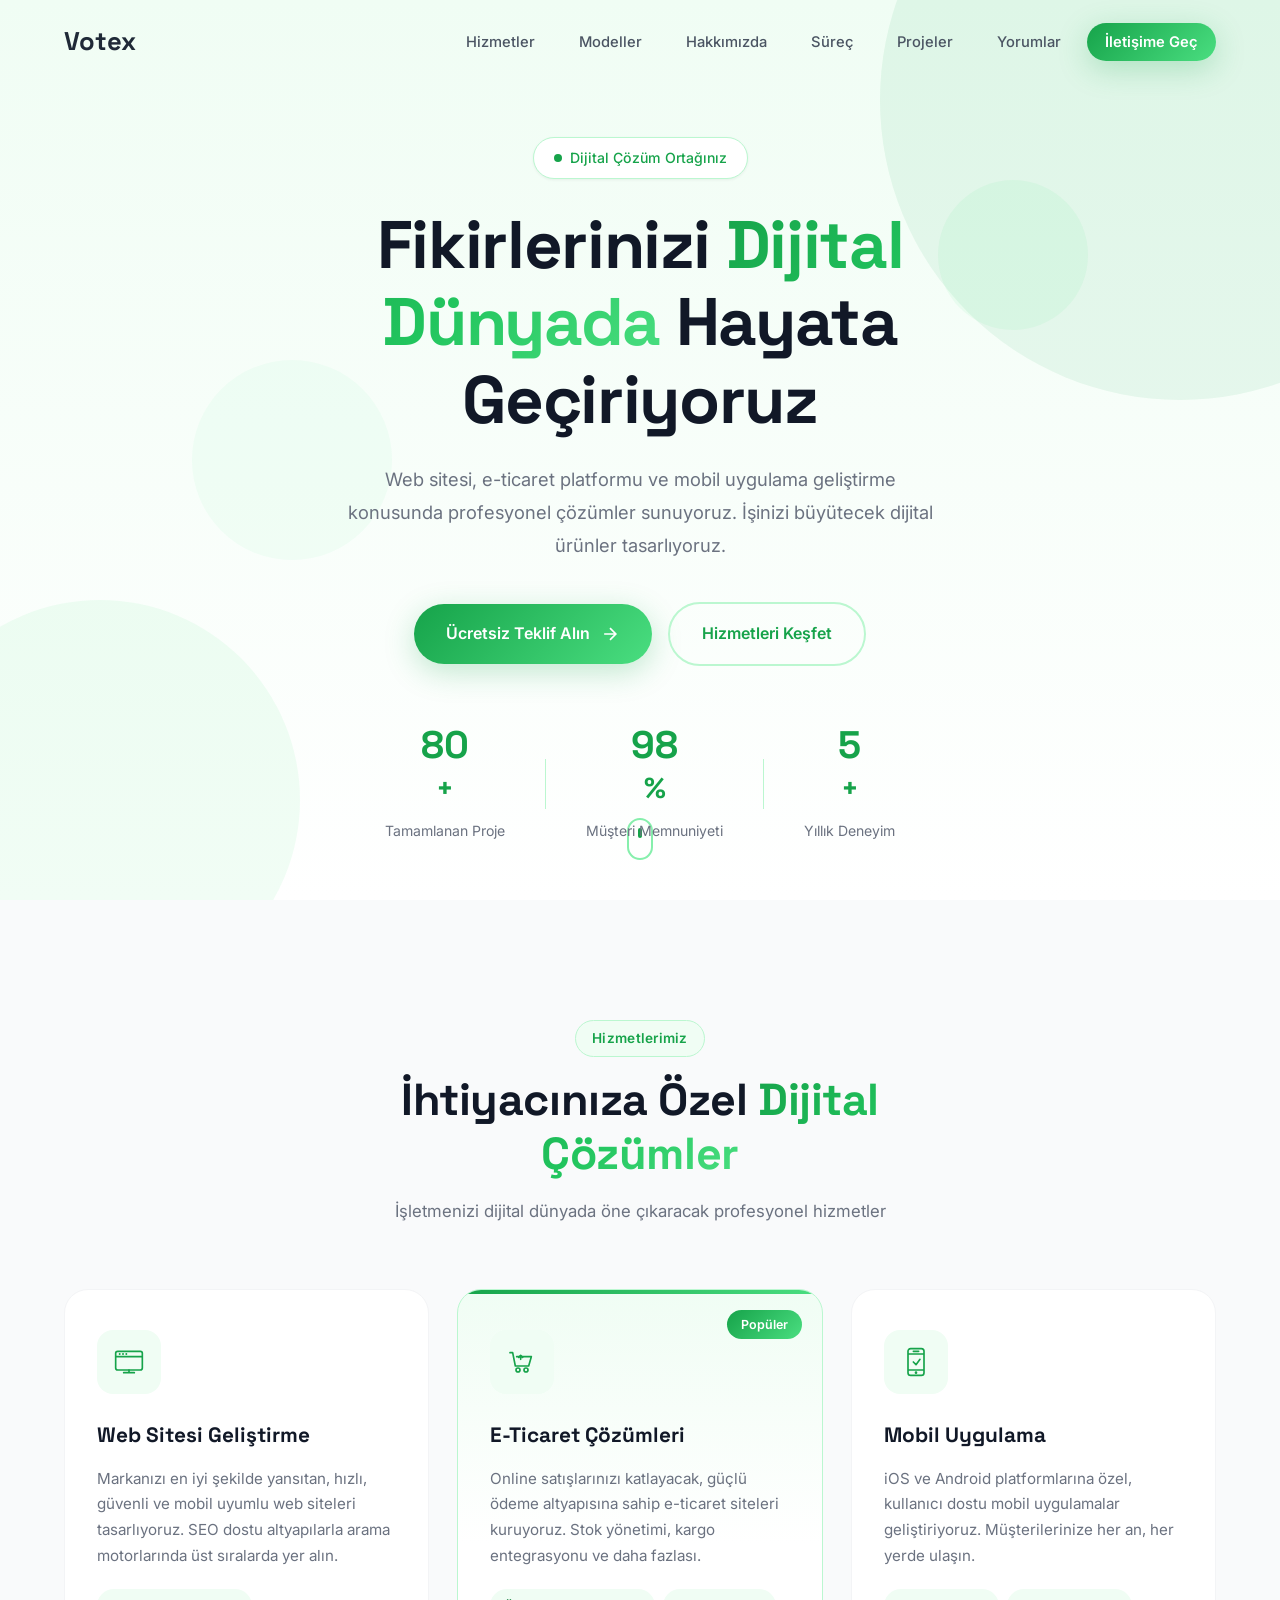
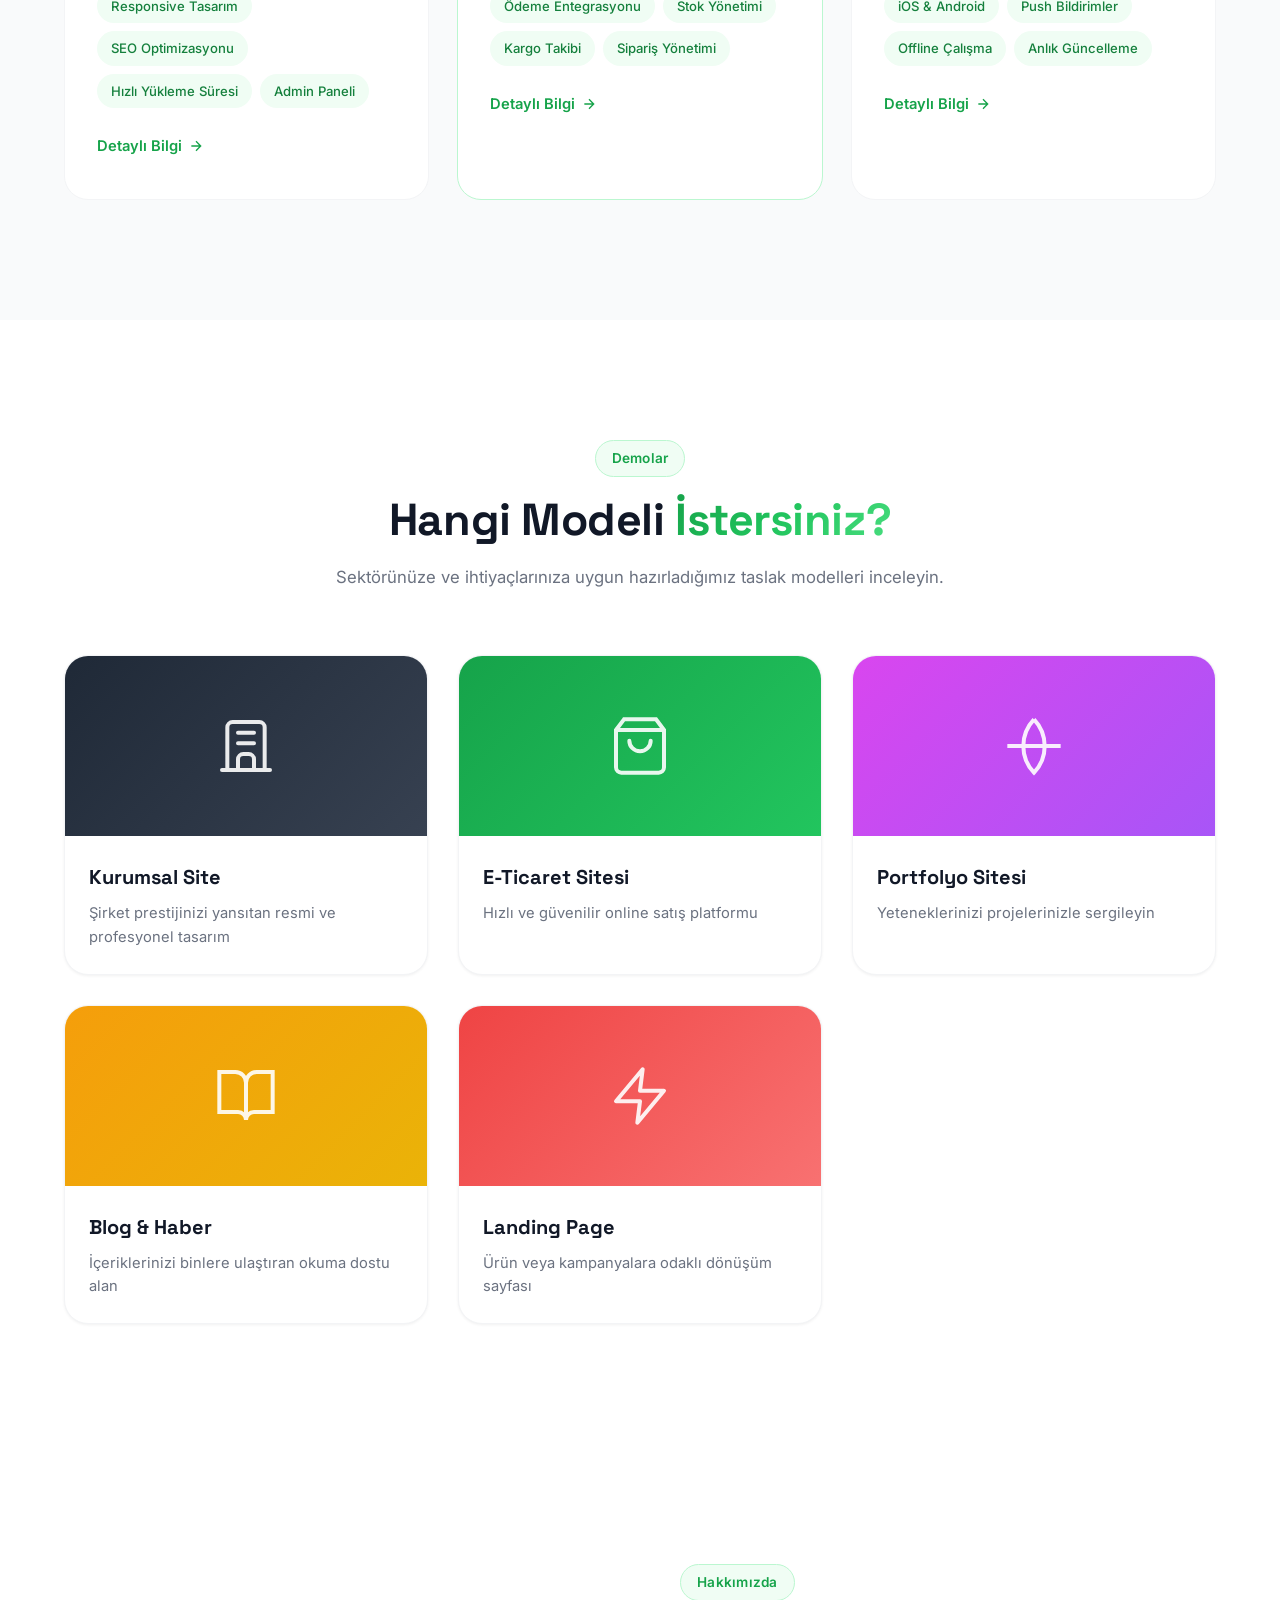
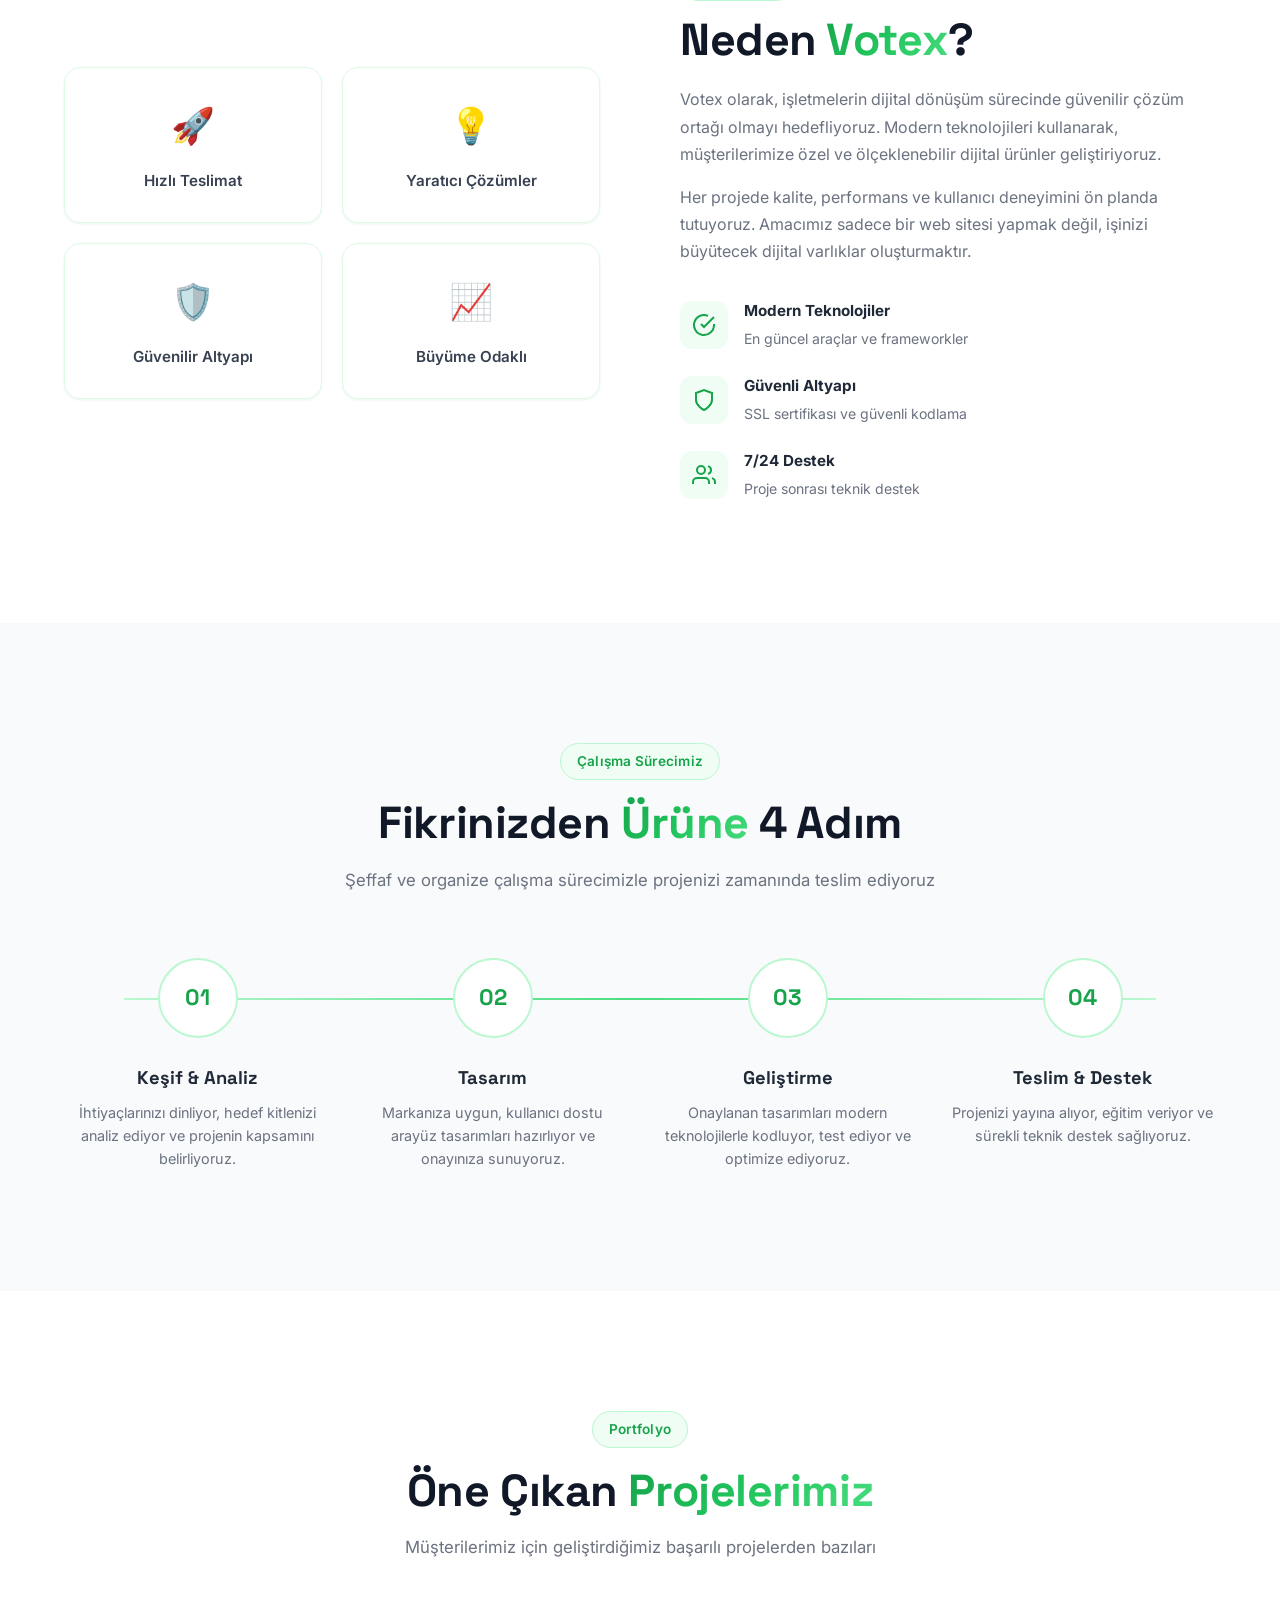
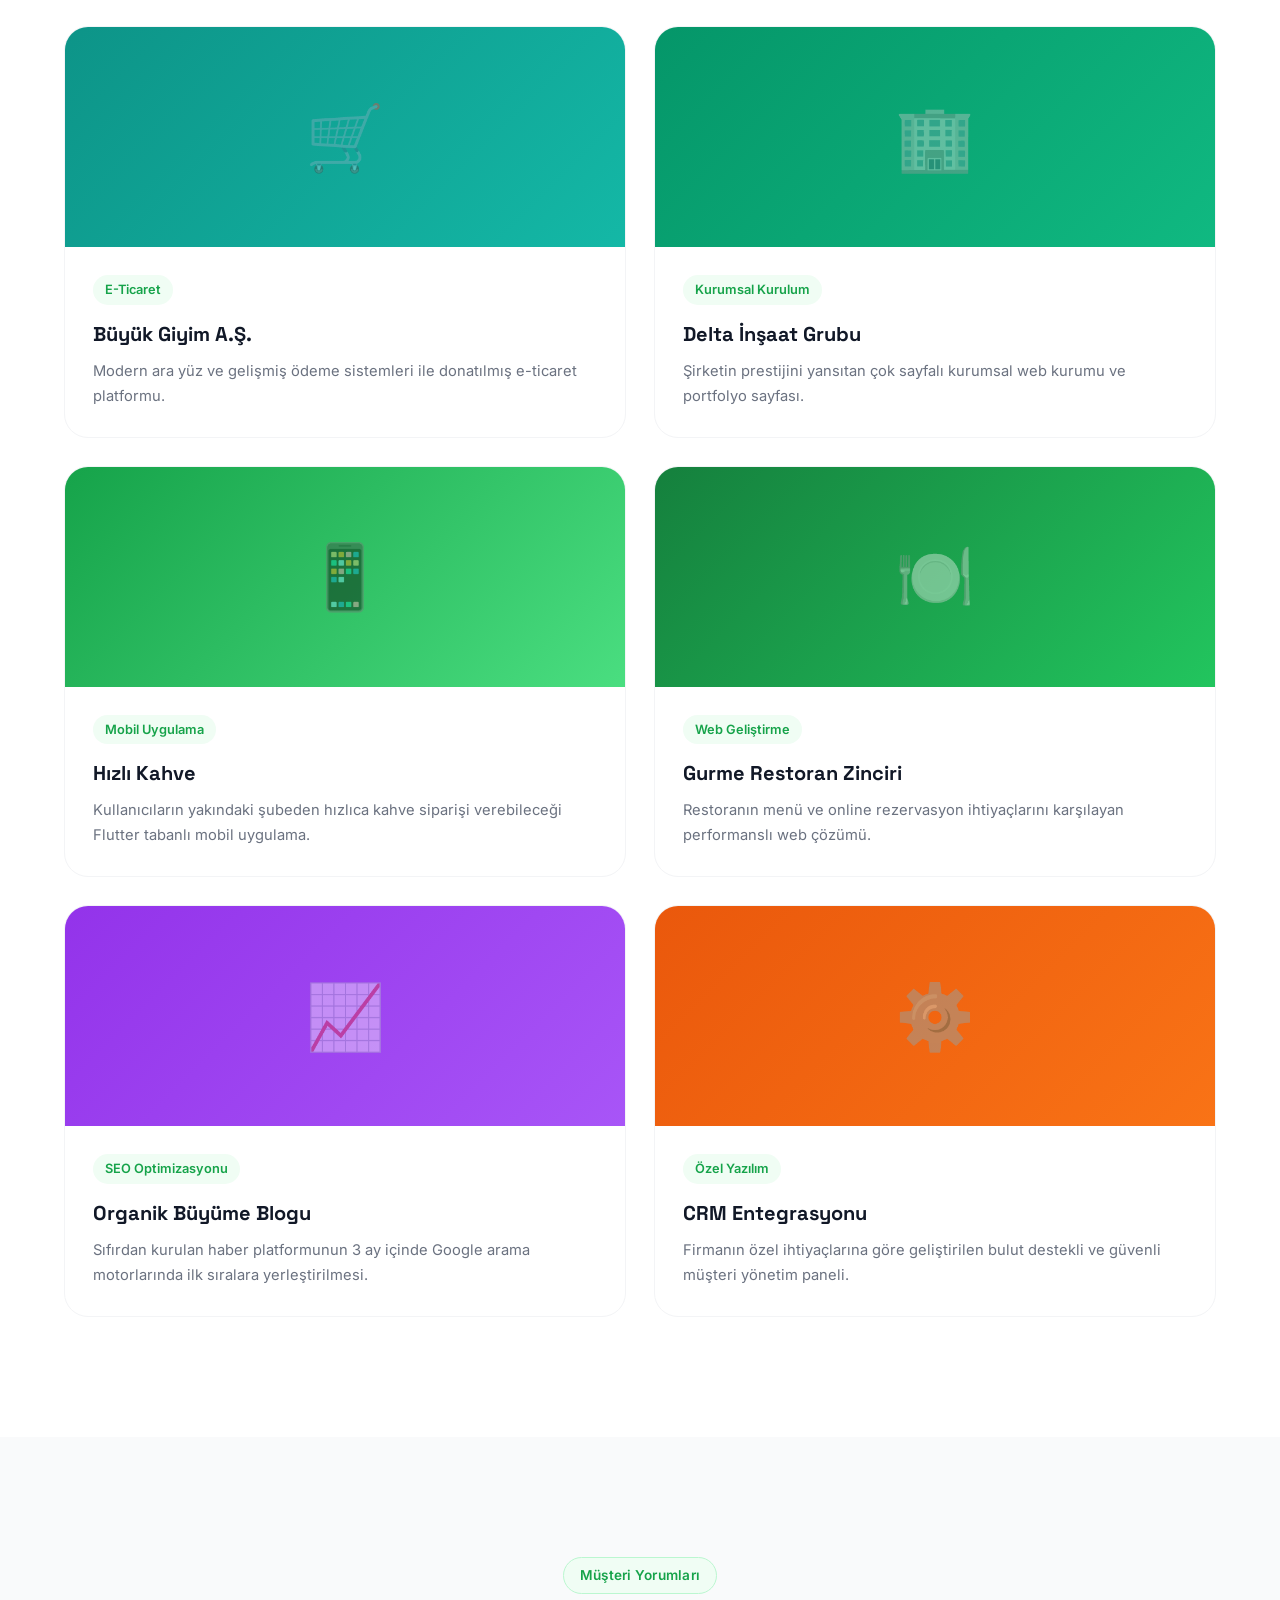
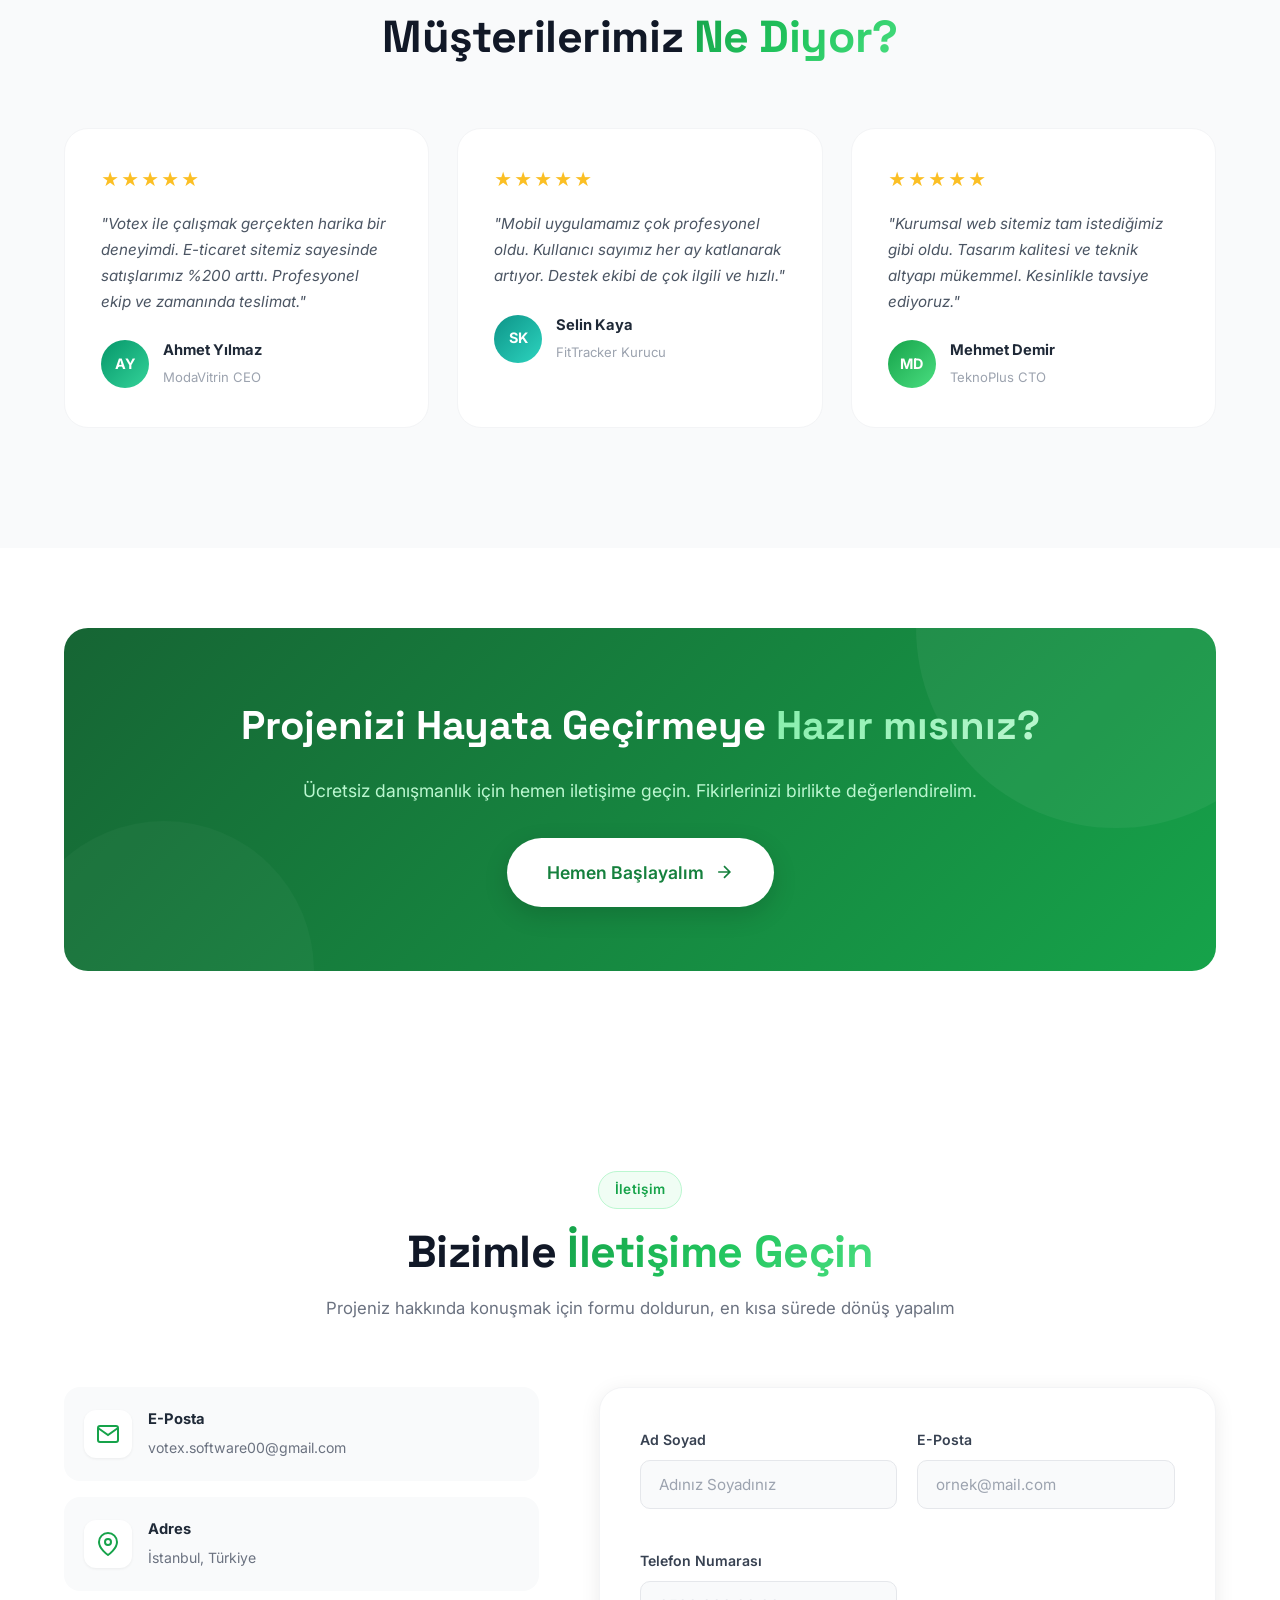
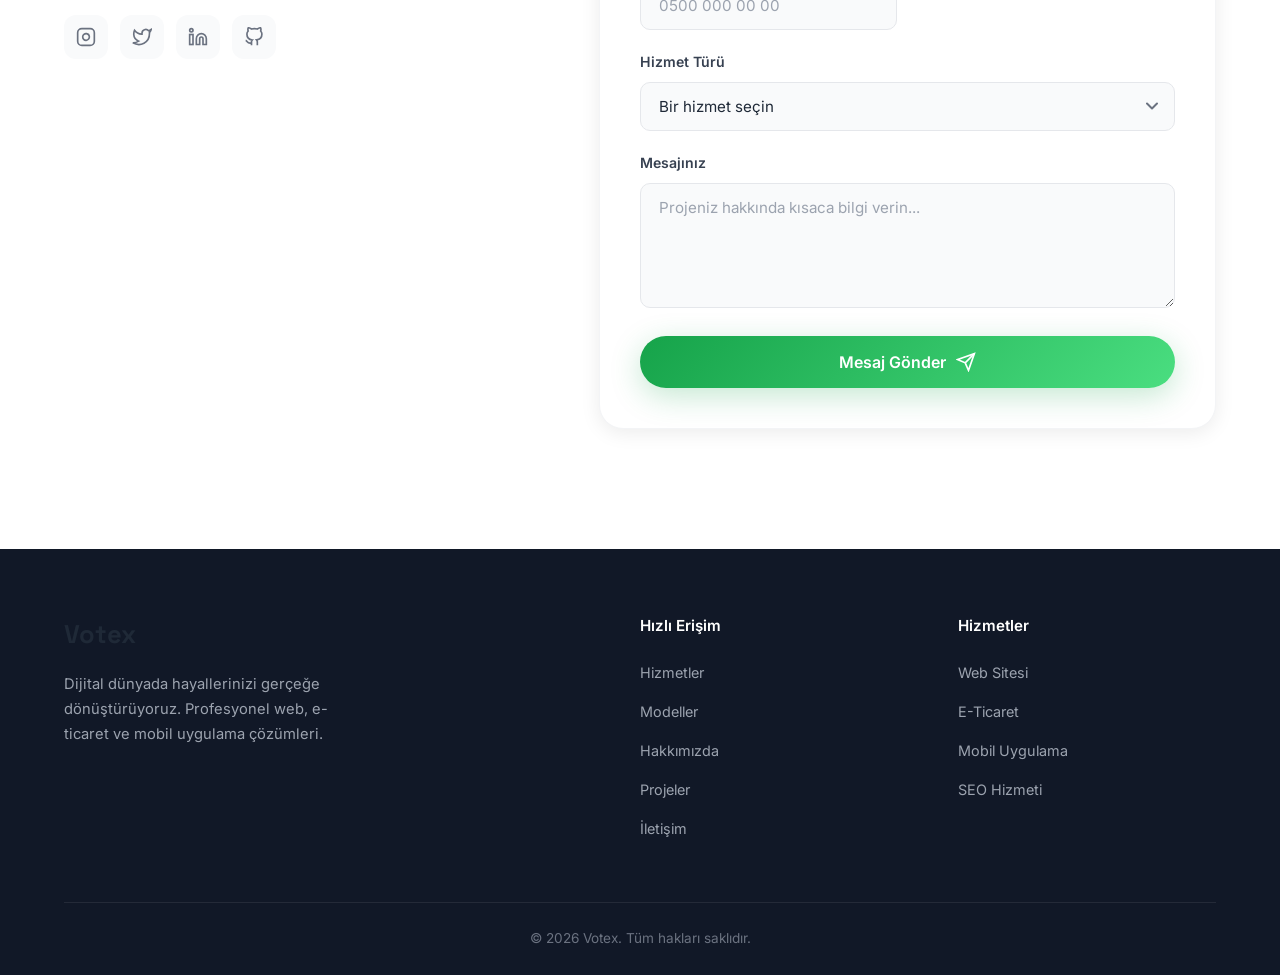
==== commit 913dffa9: "feat: user requested content updates and new service pages" ====
--- a/index.html
+++ b/index.html
@@ -3,8 +3,8 @@
 <head>
     <meta charset="UTF-8">
     <meta name="viewport" content="width=device-width, initial-scale=1.0">
-    <meta name="description" content="Toys e-Big - Dijital dünyada hayallerinizi gerçeğe dönüştürüyoruz. Web sitesi, e-ticaret ve mobil uygulama geliştirme hizmetleri.">
-    <title>Toys e-Big | Dijital Çözüm Ortağınız</title>
+    <meta name="description" content="Votex - Dijital dünyada hayallerinizi gerçeğe dönüştürüyoruz. Web sitesi, e-ticaret ve mobil uygulama geliştirme hizmetleri.">
+    <title>Votex | Dijital Çözüm Ortağınız</title>
     <link rel="preconnect" href="https://fonts.googleapis.com">
     <link rel="preconnect" href="https://fonts.gstatic.com" crossorigin>
     <link href="https://fonts.googleapis.com/css2?family=Inter:wght@300;400;500;600;700;800;900&family=Space+Grotesk:wght@400;500;600;700&display=swap" rel="stylesheet">
@@ -15,8 +15,7 @@
     <nav class="navbar" id="navbar">
         <div class="container nav-container">
             <a href="#hero" class="logo">
-                <span class="logo-toys">Toys</span>
-                <span class="logo-ebig">e-Big</span>
+                <span class="logo-text">Votex</span>
             </a>
             <ul class="nav-links" id="navLinks">
                 <li><a href="#hizmetler">Hizmetler</a></li>
@@ -66,7 +65,7 @@
             </div>
             <div class="hero-stats animate-on-scroll">
                 <div class="stat">
-                    <span class="stat-number" data-target="150">0</span><span class="stat-plus">+</span>
+                    <span class="stat-number" data-target="80">0</span><span class="stat-plus">+</span>
                     <span class="stat-label">Tamamlanan Proje</span>
                 </div>
                 <div class="stat-divider"></div>
@@ -117,7 +116,7 @@
                         <li>Hızlı Yükleme Süresi</li>
                         <li>Admin Paneli</li>
                     </ul>
-                    <a href="#iletisim" class="service-link">
+                    <a href="hizmet-web.html" class="service-link">
                         Detaylı Bilgi
                         <svg width="16" height="16" viewBox="0 0 24 24" fill="none" stroke="currentColor" stroke-width="2"><path d="M5 12h14M12 5l7 7-7 7"/></svg>
                     </a>
@@ -141,7 +140,7 @@
                         <li>Kargo Takibi</li>
                         <li>Sipariş Yönetimi</li>
                     </ul>
-                    <a href="#iletisim" class="service-link">
+                    <a href="hizmet-eticaret.html" class="service-link">
                         Detaylı Bilgi
                         <svg width="16" height="16" viewBox="0 0 24 24" fill="none" stroke="currentColor" stroke-width="2"><path d="M5 12h14M12 5l7 7-7 7"/></svg>
                     </a>
@@ -165,7 +164,7 @@
                         <li>Offline Çalışma</li>
                         <li>Anlık Güncelleme</li>
                     </ul>
-                    <a href="#iletisim" class="service-link">
+                    <a href="hizmet-mobil.html" class="service-link">
                         Detaylı Bilgi
                         <svg width="16" height="16" viewBox="0 0 24 24" fill="none" stroke="currentColor" stroke-width="2"><path d="M5 12h14M12 5l7 7-7 7"/></svg>
                     </a>
@@ -197,7 +196,7 @@
                 </a>
 
                 <!-- E-Ticaret -->
-                <a href="models/eticaret.html" class="model-card animate-on-scroll" data-delay="100">
+                <a href="https://e-commerce-store-ezq6.onrender.com" class="model-card animate-on-scroll" data-delay="100">
                     <div class="model-image" style="background: linear-gradient(135deg, #16a34a, #22c55e);">
                         <svg viewBox="0 0 24 24" fill="none" class="model-icon"><path d="M6 2L3 6v14a2 2 0 0 0 2 2h14a2 2 0 0 0 2-2V6l-3-4zM3 6h18M16 10a4 4 0 0 1-8 0" stroke="currentColor" stroke-width="1.5" stroke-linecap="round"/></svg>
                         <div class="model-hover-text">Demoyu İncele</div>
@@ -272,8 +271,8 @@
             </div>
             <div class="about-content animate-on-scroll">
                 <span class="section-tag">Hakkımızda</span>
-                <h2 class="section-title">Neden <span class="gradient-text">Toys e-Big</span>?</h2>
-                <p>Toys e-Big olarak, işletmelerin dijital dönüşüm sürecinde güvenilir çözüm ortağı olmayı hedefliyoruz. Modern teknolojileri kullanarak, müşterilerimize özel ve ölçeklenebilir dijital ürünler geliştiriyoruz.</p>
+                <h2 class="section-title">Neden <span class="gradient-text">Votex</span>?</h2>
+                <p>Votex olarak, işletmelerin dijital dönüşüm sürecinde güvenilir çözüm ortağı olmayı hedefliyoruz. Modern teknolojileri kullanarak, müşterilerimize özel ve ölçeklenebilir dijital ürünler geliştiriyoruz.</p>
                 <p>Her projede kalite, performans ve kullanıcı deneyimini ön planda tutuyoruz. Amacımız sadece bir web sitesi yapmak değil, işinizi büyütecek dijital varlıklar oluşturmaktır.</p>
                 <div class="about-highlights">
                     <div class="highlight">
@@ -366,8 +365,8 @@
                     </div>
                     <div class="project-info">
                         <span class="project-tag">E-Ticaret</span>
-                        <h3>ModaVitrin</h3>
-                        <p>Giyim markası için tam kapsamlı e-ticaret platformu</p>
+                        <h3>Büyük Giyim A.Ş.</h3>
+                        <p>Modern ara yüz ve gelişmiş ödeme sistemleri ile donatılmış e-ticaret platformu.</p>
                     </div>
                 </div>
                 <div class="project-card animate-on-scroll" data-delay="150">
@@ -377,9 +376,9 @@
                         </div>
                     </div>
                     <div class="project-info">
-                        <span class="project-tag">Kurumsal Site</span>
-                        <h3>TeknoPlus</h3>
-                        <p>Teknoloji firması için kurumsal web sitesi</p>
+                        <span class="project-tag">Kurumsal Kurulum</span>
+                        <h3>Delta İnşaat Grubu</h3>
+                        <p>Şirketin prestijini yansıtan çok sayfalı kurumsal web kurumu ve portfolyo sayfası.</p>
                     </div>
                 </div>
                 <div class="project-card animate-on-scroll" data-delay="300">
@@ -390,8 +389,8 @@
                     </div>
                     <div class="project-info">
                         <span class="project-tag">Mobil Uygulama</span>
-                        <h3>FitTracker</h3>
-                        <p>Spor ve sağlık takip mobil uygulaması</p>
+                        <h3>Hızlı Kahve</h3>
+                        <p>Kullanıcıların yakındaki şubeden hızlıca kahve siparişi verebileceği Flutter tabanlı mobil uygulama.</p>
                     </div>
                 </div>
                 <div class="project-card animate-on-scroll" data-delay="450">
@@ -401,9 +400,35 @@
                         </div>
                     </div>
                     <div class="project-info">
-                        <span class="project-tag">Web Sitesi</span>
-                        <h3>LezzetSofrası</h3>
-                        <p>Restoran zinciri için online sipariş sistemi</p>
+                        <span class="project-tag">Web Geliştirme</span>
+                        <h3>Gurme Restoran Zinciri</h3>
+                        <p>Restoranın menü ve online rezervasyon ihtiyaçlarını karşılayan performanslı web çözümü.</p>
+                    </div>
+                </div>
+                <!-- YENI PROJE 1 -->
+                <div class="project-card animate-on-scroll" data-delay="600">
+                    <div class="project-image" style="background: linear-gradient(135deg, #9333ea, #a855f7);">
+                        <div class="project-overlay">
+                            <div class="project-icon">📈</div>
+                        </div>
+                    </div>
+                    <div class="project-info">
+                        <span class="project-tag">SEO Optimizasyonu</span>
+                        <h3>Organik Büyüme Blogu</h3>
+                        <p>Sıfırdan kurulan haber platformunun 3 ay içinde Google arama motorlarında ilk sıralara yerleştirilmesi.</p>
+                    </div>
+                </div>
+                 <!-- YENI PROJE 2 -->
+                 <div class="project-card animate-on-scroll" data-delay="750">
+                    <div class="project-image" style="background: linear-gradient(135deg, #ea580c, #f97316);">
+                        <div class="project-overlay">
+                            <div class="project-icon">⚙️</div>
+                        </div>
+                    </div>
+                    <div class="project-info">
+                        <span class="project-tag">Özel Yazılım</span>
+                        <h3>CRM Entegrasyonu</h3>
+                        <p>Firmanın özel ihtiyaçlarına göre geliştirilen bulut destekli ve güvenli müşteri yönetim paneli.</p>
                     </div>
                 </div>
             </div>
@@ -420,7 +445,7 @@
             <div class="testimonials-grid">
                 <div class="testimonial-card animate-on-scroll" data-delay="0">
                     <div class="testimonial-stars">★★★★★</div>
-                    <p>"Toys e-Big ile çalışmak gerçekten harika bir deneyimdi. E-ticaret sitemiz sayesinde satışlarımız %200 arttı. Profesyonel ekip ve zamanında teslimat."</p>
+                    <p>"Votex ile çalışmak gerçekten harika bir deneyimdi. E-ticaret sitemiz sayesinde satışlarımız %200 arttı. Profesyonel ekip ve zamanında teslimat."</p>
                     <div class="testimonial-author">
                         <div class="author-avatar" style="background: linear-gradient(135deg, #059669, #34d399);">AY</div>
                         <div>
@@ -485,18 +510,10 @@
                         </div>
                         <div>
                             <strong>E-Posta</strong>
-                            <span>info@toysebig.com</span>
-                        </div>
-                    </div>
-                    <div class="contact-card">
-                        <div class="contact-icon">
-                            <svg width="24" height="24" viewBox="0 0 24 24" fill="none" stroke="currentColor" stroke-width="2"><path d="M22 16.92v3a2 2 0 0 1-2.18 2 19.79 19.79 0 0 1-8.63-3.07 19.5 19.5 0 0 1-6-6 19.79 19.79 0 0 1-3.07-8.67A2 2 0 0 1 4.11 2h3a2 2 0 0 1 2 1.72 12.84 12.84 0 0 0 .7 2.81 2 2 0 0 1-.45 2.11L8.09 9.91a16 16 0 0 0 6 6l1.27-1.27a2 2 0 0 1 2.11-.45 12.84 12.84 0 0 0 2.81.7A2 2 0 0 1 22 16.92z"/></svg>
-                        </div>
-                        <div>
-                            <strong>Telefon</strong>
-                            <span>+90 (555) 123 45 67</span>
-                        </div>
-                    </div>
+                            <span ignorerewrite>votex.software00@gmail.com</span>
+                        </div>
+                    </div>
+                    <!-- SİLİNEN TELEFON BÖLÜMÜ -->
                     <div class="contact-card">
                         <div class="contact-icon">
                             <svg width="24" height="24" viewBox="0 0 24 24" fill="none" stroke="currentColor" stroke-width="2"><path d="M21 10c0 7-9 13-9 13s-9-6-9-13a9 9 0 0 1 18 0z"/><circle cx="12" cy="10" r="3"/></svg>
@@ -521,7 +538,7 @@
                         </a>
                     </div>
                 </div>
-                <form class="contact-form animate-on-scroll" id="contactForm">
+                <form action="https://formspree.io/f/mqakvvoz" method="POST" class="contact-form animate-on-scroll" id="contactForm">
                     <div class="form-row">
                         <div class="form-group">
                             <label for="name">Ad Soyad</label>
@@ -530,6 +547,10 @@
                         <div class="form-group">
                             <label for="email">E-Posta</label>
                             <input type="email" id="email" name="email" placeholder="ornek@mail.com" required>
+                        </div>
+                        <div class="form-group">
+                            <label for="phone">Telefon Numarası</label>
+                            <input type="tel" id="phone" name="phone" placeholder="0500 000 00 00" required>
                         </div>
                     </div>
                     <div class="form-group">
@@ -561,8 +582,7 @@
             <div class="footer-grid">
                 <div class="footer-brand">
                     <a href="#hero" class="logo">
-                        <span class="logo-toys">Toys</span>
-                        <span class="logo-ebig">e-Big</span>
+                        <span class="logo-text">Votex</span>
                     </a>
                     <p>Dijital dünyada hayallerinizi gerçeğe dönüştürüyoruz. Profesyonel web, e-ticaret ve mobil uygulama çözümleri.</p>
                 </div>
@@ -587,7 +607,7 @@
                 </div>
             </div>
             <div class="footer-bottom">
-                <p>&copy; 2026 Toys e-Big. Tüm hakları saklıdır.</p>
+                <p>&copy; 2026 Votex. Tüm hakları saklıdır.</p>
             </div>
         </div>
     </footer>
